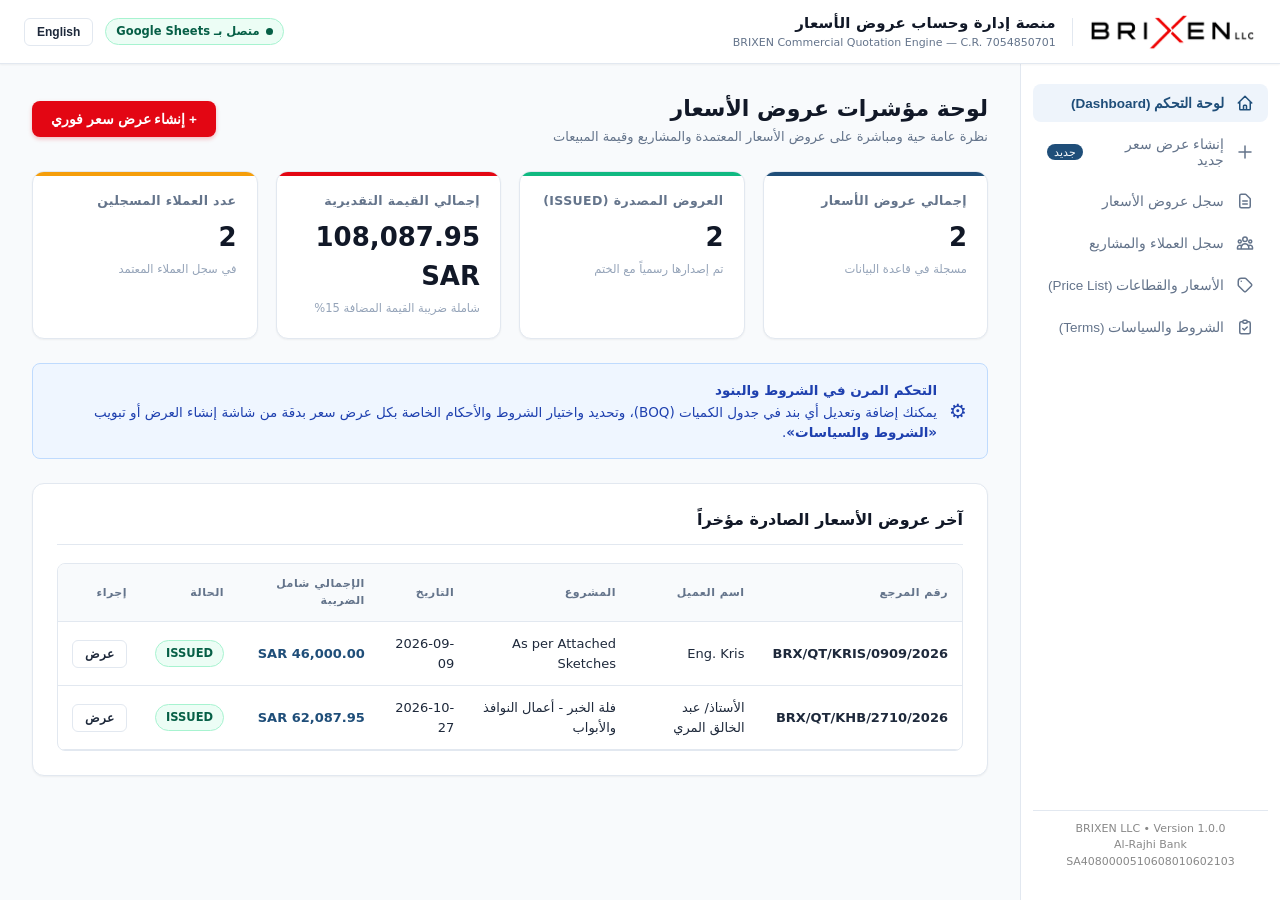
==== frontend/index.html @ eb7f33a4 "Add files via upload" ====
<!DOCTYPE html>
<html lang="ar" dir="rtl">
<head>
  <meta charset="utf-8">
  <meta name="viewport" content="width=device-width, initial-scale=1.0, maximum-scale=1.0, user-scalable=no">
  <title>BRIXEN Automated Quotation Management Platform</title>
  <link rel="stylesheet" href="styles.css">
</head>
<body>

  <!-- Top Navigation Bar -->
  <header class="top-nav">
    <div class="brand-container">
      <img src="assets/brixen_logo_black_red.png" alt="BRIXEN LLC" class="brand-logo" onerror="this.style.display='none'; document.getElementById('textLogo').style.display='block';">
      <div id="textLogo" style="display:none; font-size:22px; font-weight:800; letter-spacing:1px; color:#111;">
        BRI<span style="color:#E30613;">X</span>EN <span style="font-size:13px; color:#555;">LLC</span>
      </div>
      <div class="brand-divider"></div>
      <div class="system-title-box">
        <div class="system-title">منصة إدارة وحساب عروض الأسعار</div>
        <div class="system-subtitle">BRIXEN Commercial Quotation Engine — C.R. 7054850701</div>
      </div>
    </div>

    <div class="nav-actions">
      <div class="badge badge-connected" title="قاعدة بيانات Google Sheets متصلة">
        <span class="badge-dot"></span>
        <span id="dbStatusLabel">متصل بـ Google Sheets</span>
      </div>
      <button type="button" class="btn btn-sm btn-secondary" id="langToggleBtn">English</button>
    </div>
  </header>

  <!-- Main Container -->
  <div class="app-container">
    
    <!-- Sidebar Navigation -->
    <aside class="sidebar">
      <ul class="nav-menu">
        <li class="nav-item">
          <button type="button" class="nav-link active" data-view="dashboard">
            <svg class="nav-icon" fill="none" stroke="currentColor" viewBox="0 0 24 24"><path stroke-linecap="round" stroke-linejoin="round" stroke-width="2" d="M3 12l2-2m0 0l7-7 7 7M5 10v10a1 1 0 001 1h3m10-11l2 2m-2-2v10a1 1 0 01-1 1h-3m-6 0a1 1 0 001-1v-4a1 1 0 011-1h2a1 1 0 011 1v4a1 1 0 001 1m-6 0h6"/></svg>
            <span>لوحة التحكم (Dashboard)</span>
          </button>
        </li>
        <li class="nav-item">
          <button type="button" class="nav-link" data-view="create">
            <svg class="nav-icon" fill="none" stroke="currentColor" viewBox="0 0 24 24"><path stroke-linecap="round" stroke-linejoin="round" stroke-width="2" d="M12 4v16m8-8H4"/></svg>
            <span>إنشاء عرض سعر جديد</span>
            <span class="nav-pill">جديد</span>
          </button>
        </li>
        <li class="nav-item">
          <button type="button" class="nav-link" data-view="history">
            <svg class="nav-icon" fill="none" stroke="currentColor" viewBox="0 0 24 24"><path stroke-linecap="round" stroke-linejoin="round" stroke-width="2" d="M9 12h6m-6 4h6m2 5H7a2 2 0 01-2-2V5a2 2 0 012-2h5.586a1 1 0 01.707.293l5.414 5.414a1 1 0 01.293.707V19a2 2 0 01-2 2z"/></svg>
            <span>سجل عروض الأسعار</span>
          </button>
        </li>
        <li class="nav-item">
          <button type="button" class="nav-link" data-view="customers">
            <svg class="nav-icon" fill="none" stroke="currentColor" viewBox="0 0 24 24"><path stroke-linecap="round" stroke-linejoin="round" stroke-width="2" d="M17 20h5v-2a3 3 0 00-5.356-1.857M17 20H7m10 0v-2c0-.656-.126-1.283-.356-1.857M7 20H2v-2a3 3 0 015.356-1.857M7 20v-2c0-.656.126-1.283.356-1.857m0 0a5.002 5.002 0 019.288 0M15 7a3 3 0 11-6 0 3 3 0 016 0zm6 3a2 2 0 11-4 0 2 2 0 014 0zM7 10a2 2 0 11-4 0 2 2 0 014 0z"/></svg>
            <span>سجل العملاء والمشاريع</span>
          </button>
        </li>
        <li class="nav-item">
          <button type="button" class="nav-link" data-view="pricelist">
            <svg class="nav-icon" fill="none" stroke="currentColor" viewBox="0 0 24 24"><path stroke-linecap="round" stroke-linejoin="round" stroke-width="2" d="M7 7h.01M7 3h5c.512 0 1.024.195 1.414.586l7 7a2 2 0 010 2.828l-7 7a2 2 0 01-2.828 0l-7-7A1.994 1.994 0 013 12V7a4 4 0 014-4z"/></svg>
            <span>الأسعار والقطاعات (Price List)</span>
          </button>
        </li>
        <li class="nav-item">
          <button type="button" class="nav-link" data-view="decisions">
            <svg class="nav-icon" fill="none" stroke="currentColor" viewBox="0 0 24 24"><path stroke-linecap="round" stroke-linejoin="round" stroke-width="2" d="M9 5H7a2 2 0 00-2 2v12a2 2 0 002 2h10a2 2 0 002-2V7a2 2 0 00-2-2h-2M9 5a2 2 0 002 2h2a2 2 0 002-2M9 5a2 2 0 012-2h2a2 2 0 012 2m-6 9l2 2 4-4"/></svg>
            <span>الشروط والسياسات (Terms)</span>
          </button>
        </li>
      </ul>

      <div style="font-size:11px; color:#888; text-align:center; padding:10px; border-top:1px solid var(--border-color);">
        BRIXEN LLC • Version 1.0.0<br>
        Al-Rajhi Bank SA4080000510608010602103
      </div>
    </aside>

    <!-- Main Workspace -->
    <main class="main-content">

      <!-- ============================================================= -->
      <!-- VIEW 1: DASHBOARD -->
      <!-- ============================================================= -->
      <section id="view-dashboard" class="view-section active">
        <div class="view-header">
          <div class="view-title-group">
            <h1>لوحة مؤشرات عروض الأسعار</h1>
            <p>نظرة عامة حية ومباشرة على عروض الأسعار المعتمدة والمشاريع وقيمة المبيعات</p>
          </div>
          <button type="button" class="btn btn-action" onclick="document.querySelector('.nav-link[data-view=\'create\']').click();">
            <span>+ إنشاء عرض سعر فوري</span>
          </button>
        </div>

        <!-- KPI Grid -->
        <div class="kpi-grid">
          <div class="kpi-card">
            <div class="kpi-label">إجمالي عروض الأسعار</div>
            <div class="kpi-value" id="kpiTotalQuotes">0</div>
            <div class="kpi-subtext">مسجلة في قاعدة البيانات</div>
          </div>
          <div class="kpi-card accent-green">
            <div class="kpi-label">العروض المصدرة (Issued)</div>
            <div class="kpi-value" id="kpiIssuedQuotes">0</div>
            <div class="kpi-subtext">تم إصدارها رسمياً مع الختم</div>
          </div>
          <div class="kpi-card accent-red">
            <div class="kpi-label">إجمالي القيمة التقديرية</div>
            <div class="kpi-value" id="kpiPipelineSAR">0.00 SAR</div>
            <div class="kpi-subtext">شاملة ضريبة القيمة المضافة 15%</div>
          </div>
          <div class="kpi-card accent-gold">
            <div class="kpi-label">عدد العملاء المسجلين</div>
            <div class="kpi-value" id="kpiTotalCustomers">0</div>
            <div class="kpi-subtext">في سجل العملاء المعتمد</div>
          </div>
        </div>

        <!-- Alert: Commercial Policies & Terms Control -->
        <div class="alert-banner alert-info" style="display:flex; align-items:center; gap:12px;">
          <div style="font-size:20px;">⚙️</div>
          <div>
            <div class="alert-title">التحكم المرن في الشروط والبنود</div>
            <div>يمكنك إضافة وتعديل أي بند في جدول الكميات (BOQ)، وتحديد واختيار الشروط والأحكام الخاصة بكل عرض سعر بدقة من شاشة إنشاء العرض أو تبويب <b>«الشروط والسياسات»</b>.</div>
          </div>
        </div>

        <!-- Recent Quotations Card -->
        <div class="card">
          <div class="card-header">
            <div class="card-title">آخر عروض الأسعار الصادرة مؤخراً</div>
          </div>
          <div class="data-table-container">
            <table class="data-table">
              <thead>
                <tr>
                  <th>رقم المرجع</th>
                  <th>اسم العميل</th>
                  <th>المشروع</th>
                  <th>التاريخ</th>
                  <th>الإجمالي شامل الضريبة</th>
                  <th>الحالة</th>
                  <th>إجراء</th>
                </tr>
              </thead>
              <tbody id="dashboardRecentQuotesTable">
                <tr><td colspan="7" style="text-align:center; color:#888; padding:24px;">جاري تحميل عروض الأسعار...</td></tr>
              </tbody>
            </table>
          </div>
        </div>
      </section>

      <!-- ============================================================= -->
      <!-- VIEW 2: CREATE QUOTATION (SMART BOQ BUILDER) -->
      <!-- ============================================================= -->
      <section id="view-create" class="view-section">
        <div class="view-header">
          <div class="view-title-group">
            <h1>إنشاء عرض سعر تجاري معتمد (Smart BOQ Engine)</h1>
            <p>إدخال المقاسات واحتساب المساحات وتطبيق الحد الأدنى والضريبة 15% بضغطة زر واحدة</p>
          </div>
          <div style="display:flex; gap:10px;">
            <button type="button" class="btn btn-secondary" id="livePreviewBtn">
              <span>👁️ معاينة مباشرة (A4 Preview)</span>
            </button>
            <button type="button" class="btn btn-action" id="issueQuotationBtn">
              <span>🚀 إصدار عرض السعر / Issue Quotation</span>
            </button>
          </div>
        </div>

        <!-- Section 1: Customer & Metadata -->
        <div class="card">
          <div class="card-header">
            <div class="card-title">1. بيانات العميل والمشروع والمرجع</div>
          </div>
          <div class="form-grid">
            <div class="form-group">
              <label class="form-label">اختيار عميل مسجل:</label>
              <select class="form-control" id="quoteCustomerSelect">
                <option value="">-- اختر العميل --</option>
              </select>
            </div>
            <div class="form-group">
              <label class="form-label">اسم العميل <span class="required">*</span>:</label>
              <input type="text" class="form-control" id="quoteCustomerNameInput" value="الأستاذ/ عبد الخالق المري" placeholder="الاسم الكامل للعميل">
            </div>
            <div class="form-group">
              <label class="form-label">اسم المشروع <span class="required">*</span>:</label>
              <input type="text" class="form-control" id="quoteProjectNameInput" value="مشروع فيلا سكنية - أعمال الألمنيوم والواجهات">
            </div>
            <div class="form-group">
              <label class="form-label">تاريخ العرض:</label>
              <input type="date" class="form-control" id="quoteDateInput" value="2026-10-27">
            </div>
            <div class="form-group" style="grid-column:1 / -1; background:#f8fafc; padding:12px 16px; border-radius:6px; border:1px solid #e2e8f0; margin-top:4px;">
              <label class="form-label" style="font-weight:700; color:#1F4E79; margin-bottom:8px;">
                🌐 لغة طباعة وإصدار عرض السعر (Document Language Mode):
              </label>
              <div class="lang-selector-group" style="display:flex; gap:20px; flex-wrap:wrap;">
                <label style="display:flex; align-items:center; gap:8px; cursor:pointer; font-weight:600;">
                  <input type="radio" name="docLanguageMode" value="AR" checked id="langModeAR">
                  <span>🇸🇦 عربي فقط (ملف واحد PDF باللغة العربية)</span>
                </label>
                <label style="display:flex; align-items:center; gap:8px; cursor:pointer; font-weight:600;">
                  <input type="radio" name="docLanguageMode" value="EN" id="langModeEN">
                  <span>🇬🇧 إنجليزي فقط (ملف واحد PDF إنجليزي 100%)</span>
                </label>
                <label style="display:flex; align-items:center; gap:8px; cursor:pointer; font-weight:700; color:#1F4E79;">
                  <input type="radio" name="docLanguageMode" value="BOTH" id="langModeBoth">
                  <span>🌐 عربي وإنجليزي معاً (توليد ملفين منفصلين 2 PDFs: ملف عربي كامل + ملف إنجليزي كامل)</span>
                </label>
              </div>
            </div>
          </div>
        </div>

        <!-- Section 2: Smart BOQ Table -->
        <div class="card">
          <div class="card-header">
            <div class="card-title">2. جدول الكميات والمقاسات الذكي (Smart BOQ Table)</div>
            <button type="button" class="btn btn-sm btn-primary" id="addBoqRowBtn">+ إضافة بند جديد</button>
          </div>

          <div class="boq-grid-container">
            <table class="boq-input-table">
              <thead>
                <tr>
                  <th style="width:60px;">رمز البند</th>
                  <th style="width:110px;">التصنيف</th>
                  <th>الوصف الفني والمواصفات</th>
                  <th style="width:75px;">العرض (م)</th>
                  <th style="width:75px;">الارتفاع (م)</th>
                  <th style="width:65px;">العدد</th>
                  <th style="width:95px;">المساحة (م²)</th>
                  <th style="width:90px;">السعر (SAR)</th>
                  <th style="width:115px;">الإجمالي (SAR)</th>
                  <th style="width:50px;">حذف</th>
                </tr>
              </thead>
              <tbody id="boqTableBody">
                <!-- Dynamically generated rows -->
              </tbody>
            </table>
          </div>

          <!-- Alert for Rule (*) -->
          <div id="minChargeAlertBox" class="alert-banner alert-info" style="display:none; padding:10px 14px; font-size:12.5px; margin-bottom:14px;"></div>

          <!-- Financial Summary Box -->
          <div class="summary-box">
            <div class="summary-row">
              <span>إجمالي البنود قبل الضريبة:</span>
              <span id="sumSubtotal" style="font-weight:700;">0.00 SAR</span>
            </div>
            <div class="summary-row">
              <span>ضريبة القيمة المضافة (15%):</span>
              <span id="sumVAT" style="font-weight:700;">0.00 SAR</span>
            </div>
            <div class="summary-row total-row">
              <span>الإجمالي شامل الضريبة:</span>
              <span id="sumGrandTotal">0.00 SAR</span>
            </div>
          </div>
        </div>

        <!-- Section 3: Commercial Terms & Interactive Checklist -->
        <div class="card">
          <div class="card-header" style="display:flex; justify-content:space-between; align-items:center;">
            <div class="card-title">3. الشروط والأحكام الخاصة بالعرض (Terms & Conditions)</div>
            <button type="button" class="btn btn-sm btn-primary" id="btnAddCustomTermToQuoteBtn">+ إضافة شرط مخصص لهذا العرض</button>
          </div>
          <div class="form-grid" style="margin-bottom:16px;">
            <div class="form-group">
              <label class="form-label">صلاحية عرض السعر (أيام):</label>
              <input type="number" class="form-control" id="quoteValidityInput" value="3">
            </div>
            <div class="form-group">
              <label class="form-label">مدة التوريد (أيام تقويمية):</label>
              <input type="number" class="form-control" id="quoteDeliveryInput" value="30">
            </div>
            <div class="form-group">
              <label class="form-label">مدة التركيب (أيام تقويمية):</label>
              <input type="number" class="form-control" id="quoteInstallInput" value="10">
            </div>
            <div class="form-group">
              <label class="form-label">الحساب البنكي المعتمد:</label>
              <input type="text" class="form-control" value="مصرف الراجحي - SA4080000510608010602103" readonly style="background:#f5f5f5;">
            </div>
          </div>

          <div style="font-weight:700; color:var(--corporate-navy); margin-bottom:8px; font-size:13.5px;">
            📋 تحديد بنود الشروط المطبوعة في هذا العرض (حدد الشروط المرغوبة أو عدّل نصها):
          </div>
          <div id="quoteTermsListContainer" style="display:flex; flex-direction:column; gap:8px;">
            <!-- Rendered dynamically by app.js -->
          </div>
        </div>
      </section>

      <!-- ============================================================= -->
      <!-- VIEW 3: QUOTATION HISTORY -->
      <!-- ============================================================= -->
      <section id="view-history" class="view-section">
        <div class="view-header">
          <div class="view-title-group">
            <h1>سجل وتاريخ عروض الأسعار الصادرة</h1>
            <p>استعراض جميع عروض الأسعار المسجلة في Google Sheets مع معاينة الـ PDF وإعادة التصدير</p>
          </div>
        </div>

        <div class="card">
          <div class="data-table-container">
            <table class="data-table">
              <thead>
                <tr>
                  <th>رقم المرجع (Ref)</th>
                  <th>العميل</th>
                  <th>المشروع</th>
                  <th>التاريخ</th>
                  <th>اللغة</th>
                  <th>الإجمالي شامل الضريبة</th>
                  <th>الحالة</th>
                  <th>معاينة وطباعة</th>
                </tr>
              </thead>
              <tbody id="historyTableBody">
                <tr><td colspan="8" style="text-align:center; color:#888; padding:24px;">جاري تحميل السجل...</td></tr>
              </tbody>
            </table>
          </div>
        </div>
      </section>

      <!-- ============================================================= -->
      <!-- VIEW 4: CUSTOMERS & PROJECTS -->
      <!-- ============================================================= -->
      <section id="view-customers" class="view-section">
        <div class="view-header">
          <div class="view-title-group">
            <h1>سجل العملاء والمشاريع</h1>
            <p>إدارة بيانات العملاء والربط مع مشاريع الفلل والمشاريع التجارية</p>
          </div>
        </div>

        <div class="card">
          <div class="data-table-container">
            <table class="data-table">
              <thead>
                <tr>
                  <th>معرف العميل</th>
                  <th>الاسم (عربي)</th>
                  <th>الاسم (إنجليزي)</th>
                  <th>رقم الهاتف</th>
                  <th>المدينة</th>
                </tr>
              </thead>
              <tbody id="customersTableBody">
                <tr><td colspan="5" style="text-align:center; color:#888; padding:24px;">جاري تحميل العملاء...</td></tr>
              </tbody>
            </table>
          </div>
        </div>
      </section>

      <!-- ============================================================= -->
      <!-- VIEW 5: PRICE LIST -->
      <!-- ============================================================= -->
      <section id="view-pricelist" class="view-section">
        <div class="view-header">
          <div class="view-title-group">
            <h1>قائمة أسعار الأنظمة والقطاعات المعتمدة</h1>
            <p>أسعار المتر المربع للأنظمة (سرايا، رويال، دبل جلاس، كلادينج، مصاعد)</p>
          </div>
        </div>

        <div class="card">
          <div class="data-table-container">
            <table class="data-table">
              <thead>
                <tr>
                  <th>رمز النظام</th>
                  <th>التصنيف</th>
                  <th>اسم النظام (عربي)</th>
                  <th>اسم النظام (إنجليزي)</th>
                  <th>سعر المتر المربع (SAR)</th>
                  <th>الحد الأدنى للوحدة (SAR)</th>
                </tr>
              </thead>
              <tbody id="priceListTableBody">
                <tr><td colspan="6" style="text-align:center; color:#888; padding:24px;">جاري تحميل قائمة الأسعار...</td></tr>
              </tbody>
            </table>
          </div>
        </div>
      </section>

      <!-- ============================================================= -->
      <!-- VIEW 6: MASTER TERMS & POLICIES MANAGER -->
      <!-- ============================================================= -->
      <section id="view-decisions" class="view-section">
        <div class="view-header">
          <div class="view-title-group">
            <h1>إدارة الشروط والسياسات التجارية العامة</h1>
            <p>إدارة بنود الشروط والسياسات المعتمدة وإضافة شروط جديدة أو تعديل صياغتها لتظهر تلقائياً في عروض الأسعار</p>
          </div>
          <button type="button" class="btn btn-primary" id="btnAddNewMasterTerm">+ إضافة شرط جديد للمكتبة</button>
        </div>

        <!-- Master Terms Library Card -->
        <div class="card">
          <div class="card-header" style="display:flex; justify-content:space-between; align-items:center;">
            <div class="card-title">مكتبة الشروط والسياسات العامة (Master Terms Library)</div>
            <button type="button" class="btn btn-sm btn-secondary" id="btnResetDefaultTerms">استعادة الشروط الافتراضية</button>
          </div>
          <p style="font-size:12.5px; color:#666; margin-bottom:14px;">
            هذه الشروط هي السياسات المعيارية المعتمدة لشركة بريكسن. يمكنك تعديل أي شرط، إضافة سياسات جديدة، أو حذف أي شرط ترغب في استبعاده:
          </p>

          <div id="masterTermsContainer" style="display:flex; flex-direction:column; gap:12px;">
            <!-- Dynamically populated by app.js -->
          </div>
        </div>
      </section>
</main>
  </div>

  <!-- ============================================================= -->
  <!-- MODAL: LIVE QUOTATION PREVIEW & PRINT -->
  <!-- ============================================================= -->
  <div class="modal-overlay" id="previewModal">
    <div class="modal-content" style="max-width:960px;">
      <div class="modal-header" style="flex-wrap:wrap; gap:12px;">
        <div style="font-weight:700; font-size:16px; color:var(--corporate-navy);">معاينة عرض السعر المعتمد (Official Quotation Preview)</div>
        <div class="modal-lang-toggle" style="display:flex; align-items:center; gap:8px;">
          <span style="font-size:12px; font-weight:600; color:#555;">معاينة المستند:</span>
          <button type="button" class="btn btn-sm btn-preview-file-switch btn-primary" data-file="AR" id="btnPreviewFileAR">📄 الملف العربي (Arabic PDF)</button>
          <button type="button" class="btn btn-sm btn-preview-file-switch btn-secondary" data-file="EN" id="btnPreviewFileEN">📄 الملف الإنجليزي (English PDF)</button>
        </div>
        <button type="button" class="btn btn-sm btn-secondary close-modal-btn">✕ إغلاق</button>
      </div>
      <div class="modal-body preview-sheet-frame" id="modalPreviewContainer">
        <!-- Rendered A4 Sheet -->
      </div>
      <div class="modal-footer" style="display:flex; justify-content:space-between; align-items:center; flex-wrap:wrap; gap:10px;">
        <button type="button" class="btn btn-secondary close-modal-btn">إغلاق</button>
        <div style="display:flex; gap:8px; flex-wrap:wrap;">
          <button type="button" class="btn btn-secondary" id="printArabicOnlyBtn">🖨️ طباعة الملف العربي (PDF)</button>
          <button type="button" class="btn btn-secondary" id="printEnglishOnlyBtn">🖨️ طباعة الملف الإنجليزي (PDF)</button>
          <button type="button" class="btn btn-primary" id="printQuotationBtn">🖨️ طباعة الملف المعروض حالياً</button>
        </div>
      </div>
    </div>
  </div>

    <!-- ============================================================= -->
  <!-- MODAL: ADD / EDIT TERM OR POLICY -->
  <!-- ============================================================= -->
  <div class="modal-overlay" id="termEditModal">
    <div class="modal-content" style="max-width:650px;">
      <div class="modal-header">
        <div style="font-weight:700; font-size:16px; color:var(--corporate-navy);" id="termModalTitle">إضافة / تعديل شرط تجاري</div>
        <button type="button" class="btn btn-sm btn-secondary close-term-modal-btn">✕ إغلاق</button>
      </div>
      <div class="modal-body" style="padding:16px;">
        <input type="hidden" id="editTermId">
        <input type="hidden" id="editTermScope" value="MASTER"> <!-- 'MASTER' or 'QUOTE' -->
        
        <div class="form-group" style="margin-bottom:12px;">
          <label class="form-label">عنوان أو تصنيف الشرط <span class="required">*</span>:</label>
          <input type="text" class="form-control" id="editTermTitle" placeholder="مثال: شروط الدفع، مدة التوريد، الضمان...">
        </div>

        <div class="form-group" style="margin-bottom:12px;">
          <label class="form-label">نص الشرط باللغة العربية <span class="required">*</span>:</label>
          <textarea class="form-control" id="editTermTextAr" rows="3" placeholder="اكتب صياغة الشرط بالعربية..."></textarea>
        </div>

        <div class="form-group" style="margin-bottom:12px;">
          <label class="form-label">نص الشرط باللغة الإنجليزية (English Text):</label>
          <textarea class="form-control" id="editTermTextEn" rows="3" placeholder="Write term text in English (optional)..." dir="ltr"></textarea>
        </div>

        <div class="form-group" style="margin-bottom:6px;">
          <label style="display:flex; align-items:center; gap:8px; cursor:pointer; font-weight:600; font-size:13px;">
            <input type="checkbox" id="editTermDefaultChecked" checked>
            <span>تضمين هذا الشرط تلقائياً في عروض الأسعار الجديدة (Default Included)</span>
          </label>
        </div>
      </div>
      <div class="modal-footer">
        <button type="button" class="btn btn-secondary close-term-modal-btn">إلغاء</button>
        <button type="button" class="btn btn-primary" id="btnSaveTermModal">💾 حفظ الشرط</button>
      </div>
    </div>
  </div>

  <!-- Toast Notification Container -->
  <div class="toast-container" id="toastContainer"></div>

  <!-- App Script -->
  <script src="app.js"></script>
</body>
</html>
---- frontend/styles.css ----
/* ==========================================================================
   BRIXEN Automated Quotation Management Platform — Stylesheet
   Design System: Corporate Engineering (Jet Black, Scarlet Red, Steel Navy)
   ========================================================================== */

:root {
  --primary-black: #111827;
  --secondary-black: #1F2937;
  --accent-red: #E30613;
  --accent-red-hover: #C50410;
  --corporate-navy: #1F4E79;
  --secondary-navy: #2F5597;
  --navy-light: #EEF4FB;
  --bg-page: #F8FAFC;
  --bg-surface: #FFFFFF;
  --bg-card: #FFFFFF;
  --text-main: #1E293B;
  --text-muted: #64748B;
  --text-light: #94A3B8;
  --border-color: #E2E8F0;
  --border-focus: #1F4E79;
  --success: #10B981;
  --success-bg: #ECFDF5;
  --warning: #F59E0B;
  --warning-bg: #FFFBEB;
  --danger: #EF4444;
  --danger-bg: #FEF2F2;
  --info: #3B82F6;
  --info-bg: #EFF6FF;
  --shadow-sm: 0 1px 2px 0 rgba(0, 0, 0, 0.05);
  --shadow-md: 0 4px 6px -1px rgba(0, 0, 0, 0.1), 0 2px 4px -1px rgba(0, 0, 0, 0.06);
  --shadow-lg: 0 10px 15px -3px rgba(0, 0, 0, 0.1), 0 4px 6px -2px rgba(0, 0, 0, 0.05);
  --radius-sm: 6px;
  --radius-md: 8px;
  --radius-lg: 12px;
  --font-family: 'Segoe UI', system-ui, -apple-system, sans-serif;
  --header-height: 64px;
  --sidebar-width: 260px;
}

/* RTL / LTR Core */
* {
  box-sizing: border-box;
  margin: 0;
  padding: 0;
}

body {
  font-family: var(--font-family);
  background-color: var(--bg-page);
  color: var(--text-main);
  line-height: 1.5;
  font-size: 14px;
  min-height: 100vh;
  display: flex;
  flex-direction: column;
}

/* Top Navigation Bar */
.top-nav {
  height: var(--header-height);
  background-color: var(--bg-surface);
  border-bottom: 1px solid var(--border-color);
  display: flex;
  align-items: center;
  justify-content: space-between;
  padding: 0 24px;
  position: sticky;
  top: 0;
  z-index: 50;
  box-shadow: var(--shadow-sm);
}

.brand-container {
  display: flex;
  align-items: center;
  gap: 16px;
}

.brand-logo {
  height: 38px;
  width: auto;
  display: block;
}

.brand-divider {
  width: 1px;
  height: 28px;
  background-color: var(--border-color);
}

.system-title-box {
  display: flex;
  flex-direction: column;
}

.system-title {
  font-size: 15px;
  font-weight: 700;
  color: var(--primary-black);
  letter-spacing: 0.2px;
}

.system-subtitle {
  font-size: 11px;
  color: var(--text-muted);
}

.nav-actions {
  display: flex;
  align-items: center;
  gap: 12px;
}

.badge {
  display: inline-flex;
  align-items: center;
  gap: 6px;
  padding: 4px 10px;
  border-radius: 9999px;
  font-size: 11.5px;
  font-weight: 600;
}

.badge-connected {
  background-color: var(--success-bg);
  color: #065F46;
  border: 1px solid #A7F3D0;
}

.badge-warning {
  background-color: var(--warning-bg);
  color: #92400E;
  border: 1px solid #FDE68A;
}

.badge-danger {
  background-color: var(--danger-bg);
  color: #991B1B;
  border: 1px solid #FECACA;
}

.badge-dot {
  width: 7px;
  height: 7px;
  border-radius: 50%;
  background-color: currentColor;
}

/* Main Layout Grid */
.app-container {
  display: flex;
  flex: 1;
  min-height: calc(100vh - var(--header-height));
}

/* Sidebar Navigation */
.sidebar {
  width: var(--sidebar-width);
  background-color: var(--bg-surface);
  border-right: 1px solid var(--border-color);
  padding: 20px 12px;
  display: flex;
  flex-direction: column;
  justify-content: space-between;
}

[dir="rtl"] .sidebar {
  border-right: none;
  border-left: 1px solid var(--border-color);
}

.nav-menu {
  list-style: none;
  display: flex;
  flex-direction: column;
  gap: 4px;
}

.nav-item {
  width: 100%;
}

.nav-link {
  display: flex;
  align-items: center;
  gap: 12px;
  padding: 10px 14px;
  border-radius: var(--radius-md);
  color: var(--text-muted);
  text-decoration: none;
  font-size: 13.5px;
  font-weight: 500;
  transition: all 0.15s ease-in-out;
  cursor: pointer;
  border: none;
  background: transparent;
  width: 100%;
  text-align: inherit;
}

.nav-link:hover {
  background-color: #F1F5F9;
  color: var(--text-main);
}

.nav-link.active {
  background-color: var(--navy-light);
  color: var(--corporate-navy);
  font-weight: 700;
}

.nav-icon {
  width: 18px;
  height: 18px;
  flex-shrink: 0;
}

.nav-pill {
  margin-left: auto;
  font-size: 10.5px;
  background-color: var(--corporate-navy);
  color: #FFF;
  padding: 2px 7px;
  border-radius: 10px;
}

[dir="rtl"] .nav-pill {
  margin-left: 0;
  margin-right: auto;
}

/* Main Workspace Content Area */
.main-content {
  flex: 1;
  padding: 28px 32px;
  overflow-y: auto;
}

/* View Sections */
.view-section {
  display: none;
  animation: fadeIn 0.2s ease-in-out;
}

.view-section.active {
  display: block;
}

@keyframes fadeIn {
  from { opacity: 0; transform: translateY(4px); }
  to { opacity: 1; transform: translateY(0); }
}

/* Header Area for Views */
.view-header {
  display: flex;
  align-items: center;
  justify-content: space-between;
  margin-bottom: 24px;
  flex-wrap: wrap;
  gap: 16px;
}

.view-title-group h1 {
  font-size: 22px;
  font-weight: 700;
  color: var(--primary-black);
}

.view-title-group p {
  font-size: 13px;
  color: var(--text-muted);
  margin-top: 2px;
}

/* Cards & Surfaces */
.card {
  background-color: var(--bg-card);
  border: 1px solid var(--border-color);
  border-radius: var(--radius-lg);
  box-shadow: var(--shadow-sm);
  padding: 24px;
  margin-bottom: 24px;
}

.card-header {
  display: flex;
  align-items: center;
  justify-content: space-between;
  margin-bottom: 18px;
  padding-bottom: 12px;
  border-bottom: 1px solid var(--border-color);
}

.card-title {
  font-size: 16px;
  font-weight: 700;
  color: var(--primary-black);
}

/* KPI Dashboard Cards */
.kpi-grid {
  display: grid;
  grid-template-columns: repeat(auto-fit, minmax(200px, 1fr));
  gap: 18px;
  margin-bottom: 24px;
}

.kpi-card {
  background-color: var(--bg-card);
  border: 1px solid var(--border-color);
  border-radius: var(--radius-lg);
  padding: 20px;
  box-shadow: var(--shadow-sm);
  display: flex;
  flex-direction: column;
  position: relative;
  overflow: hidden;
}

.kpi-card::before {
  content: '';
  position: absolute;
  top: 0;
  left: 0;
  right: 0;
  height: 4px;
  background-color: var(--corporate-navy);
}

.kpi-card.accent-red::before {
  background-color: var(--accent-red);
}

.kpi-card.accent-green::before {
  background-color: var(--success);
}

.kpi-card.accent-gold::before {
  background-color: var(--warning);
}

.kpi-label {
  font-size: 12.5px;
  font-weight: 600;
  color: var(--text-muted);
  text-transform: uppercase;
  letter-spacing: 0.4px;
}

.kpi-value {
  font-size: 26px;
  font-weight: 800;
  color: var(--primary-black);
  margin: 8px 0 4px 0;
}

.kpi-subtext {
  font-size: 11.5px;
  color: var(--text-light);
}

/* Banner Alerts */
.alert-banner {
  display: flex;
  align-items: flex-start;
  gap: 14px;
  padding: 16px 20px;
  border-radius: var(--radius-md);
  margin-bottom: 24px;
  font-size: 13.5px;
}

.alert-warning {
  background-color: var(--warning-bg);
  border: 1px solid #FDE68A;
  color: #92400E;
}

.alert-danger {
  background-color: var(--danger-bg);
  border: 1px solid #FECACA;
  color: #991B1B;
}

.alert-info {
  background-color: var(--info-bg);
  border: 1px solid #BFDBFE;
  color: #1E40AF;
}

.alert-title {
  font-weight: 700;
  margin-bottom: 2px;
}

/* Buttons */
.btn {
  display: inline-flex;
  align-items: center;
  justify-content: center;
  gap: 8px;
  padding: 9px 18px;
  border-radius: var(--radius-md);
  font-size: 13.5px;
  font-weight: 600;
  cursor: pointer;
  border: 1px solid transparent;
  transition: all 0.15s ease-in-out;
  text-decoration: none;
}

.btn-primary {
  background-color: var(--corporate-navy);
  color: #FFF;
}

.btn-primary:hover {
  background-color: #173B5C;
}

.btn-action {
  background-color: var(--accent-red);
  color: #FFF;
  box-shadow: 0 2px 4px rgba(227, 6, 19, 0.25);
}

.btn-action:hover {
  background-color: var(--accent-red-hover);
}

.btn-secondary {
  background-color: #FFF;
  border-color: var(--border-color);
  color: var(--text-main);
}

.btn-secondary:hover {
  background-color: #F8FAFC;
  border-color: #CBD5E1;
}

.btn-sm {
  padding: 6px 12px;
  font-size: 12px;
  border-radius: var(--radius-sm);
}

/* Forms & Inputs */
.form-grid {
  display: grid;
  grid-template-columns: repeat(auto-fit, minmax(240px, 1fr));
  gap: 16px;
}

.form-group {
  display: flex;
  flex-direction: column;
  gap: 6px;
  margin-bottom: 14px;
}

.form-label {
  font-size: 12.5px;
  font-weight: 600;
  color: var(--text-main);
}

.form-label .required {
  color: var(--accent-red);
}

.form-control {
  height: 40px;
  padding: 8px 12px;
  border: 1px solid var(--border-color);
  border-radius: var(--radius-md);
  font-size: 13.5px;
  font-family: inherit;
  color: var(--text-main);
  background-color: #FFF;
  transition: border-color 0.15s ease, box-shadow 0.15s ease;
}

.form-control:focus {
  outline: none;
  border-color: var(--border-focus);
  box-shadow: 0 0 0 3px rgba(31, 78, 121, 0.15);
}

select.form-control {
  cursor: pointer;
}

/* BOQ Dynamic Table Grid */
.boq-grid-container {
  overflow-x: auto;
  border: 1px solid var(--border-color);
  border-radius: var(--radius-md);
  margin-bottom: 18px;
}

.boq-input-table {
  width: 100%;
  border-collapse: collapse;
  font-size: 13px;
}

.boq-input-table th {
  background-color: #F1F5F9;
  color: var(--text-main);
  font-weight: 700;
  padding: 10px 8px;
  border-bottom: 2px solid var(--border-color);
  text-align: center;
}

.boq-input-table td {
  padding: 6px 8px;
  border-bottom: 1px solid var(--border-color);
  vertical-align: middle;
}

.boq-input-table tr:hover {
  background-color: #F8FAFC;
}

.table-input {
  width: 100%;
  height: 34px;
  padding: 4px 8px;
  border: 1px solid #CBD5E1;
  border-radius: var(--radius-sm);
  font-size: 13px;
}

.table-input:focus {
  outline: none;
  border-color: var(--corporate-navy);
}

.rule-flag {
  color: var(--accent-red);
  font-weight: bold;
  font-size: 14px;
}

/* Quotation Summary Financial Box */
.summary-box {
  background-color: #F8FAFC;
  border: 1px solid var(--border-color);
  border-radius: var(--radius-md);
  padding: 18px 22px;
  width: 100%;
  max-width: 440px;
  margin-left: auto;
  margin-right: 0;
}

[dir="rtl"] .summary-box {
  margin-left: 0;
  margin-right: auto;
}

.summary-row {
  display: flex;
  justify-content: space-between;
  align-items: center;
  padding: 8px 0;
  font-size: 13.5px;
  border-bottom: 1px solid #E2E8F0;
}

.summary-row.total-row {
  border-bottom: none;
  border-top: 2px solid var(--corporate-navy);
  padding-top: 12px;
  margin-top: 6px;
  font-size: 16px;
  font-weight: 800;
  color: var(--corporate-navy);
}

/* Data Tables */
.data-table-container {
  overflow-x: auto;
  border: 1px solid var(--border-color);
  border-radius: var(--radius-md);
}

.data-table {
  width: 100%;
  border-collapse: collapse;
  font-size: 13px;
  text-align: left;
}

[dir="rtl"] .data-table {
  text-align: right;
}

.data-table th {
  background-color: #F8FAFC;
  padding: 12px 14px;
  font-weight: 700;
  color: var(--text-muted);
  border-bottom: 1px solid var(--border-color);
  text-transform: uppercase;
  font-size: 11px;
  letter-spacing: 0.5px;
}

.data-table td {
  padding: 12px 14px;
  border-bottom: 1px solid var(--border-color);
  vertical-align: middle;
}

.data-table tr:hover {
  background-color: #F8FAFC;
}

/* Modals */
.modal-overlay {
  position: fixed;
  top: 0;
  left: 0;
  right: 0;
  bottom: 0;
  background-color: rgba(15, 23, 42, 0.6);
  backdrop-filter: blur(4px);
  display: none;
  align-items: center;
  justify-content: center;
  z-index: 100;
  padding: 20px;
}

.modal-overlay.active {
  display: flex;
}

.modal-content {
  background-color: #FFF;
  border-radius: var(--radius-lg);
  box-shadow: var(--shadow-lg);
  width: 100%;
  max-width: 900px;
  max-height: 90vh;
  display: flex;
  flex-direction: column;
  overflow: hidden;
}

.modal-header {
  padding: 18px 24px;
  border-bottom: 1px solid var(--border-color);
  display: flex;
  align-items: center;
  justify-content: space-between;
}

.modal-body {
  padding: 24px;
  overflow-y: auto;
  flex: 1;
}

.modal-footer {
  padding: 16px 24px;
  border-top: 1px solid var(--border-color);
  display: flex;
  align-items: center;
  justify-content: flex-end;
  gap: 12px;
  background-color: #F8FAFC;
}

/* Live Quotation Preview Container */
.preview-sheet-frame {
  background-color: #525659;
  padding: 24px;
  display: flex;
  justify-content: center;
  overflow-y: auto;
}

.a4-sheet {
  background-color: #FFF;
  width: 210mm;
  min-height: 297mm;
  padding: 15mm;
  box-shadow: 0 4px 15px rgba(0, 0, 0, 0.35);
  box-sizing: border-box;
}

/* Toast Notifications */
.toast-container {
  position: fixed;
  bottom: 24px;
  right: 24px;
  display: flex;
  flex-direction: column;
  gap: 10px;
  z-index: 200;
}

[dir="rtl"] .toast-container {
  right: auto;
  left: 24px;
}

.toast {
  padding: 12px 18px;
  border-radius: var(--radius-md);
  font-size: 13.5px;
  font-weight: 500;
  color: #FFF;
  box-shadow: var(--shadow-md);
  display: flex;
  align-items: center;
  gap: 10px;
  animation: slideIn 0.25s ease-out;
}

.toast-success { background-color: #059669; }
.toast-error { background-color: #DC2626; }
.toast-info { background-color: var(--corporate-navy); }

@keyframes slideIn {
  from { transform: translateY(20px); opacity: 0; }
  to { transform: translateY(0); opacity: 1; }
}

/* Print Specific Rules & Footer Margin Fix */
.btn-lang-modal-switch {
  font-weight: 600;
  transition: all 0.15s ease;
}

.footer-sign-container {
  page-break-inside: avoid !important;
  break-inside: avoid !important;
  margin-top: 26px !important;
  padding-top: 10px !important;
  margin-bottom: 5px !important;
}

@media print {
  @page {
    size: A4 portrait;
    margin: 12mm 15mm 15mm 15mm;
  }
  body {
    -webkit-print-color-adjust: exact !important;
    print-color-adjust: exact !important;
    background: transparent !important;
  }
  .top-nav, .sidebar, .modal-header, .modal-footer, .btn, .no-print {
    display: none !important;
  }
  .app-container, .main-content, .modal-overlay, .modal-content, .modal-body, .preview-sheet-frame {
    padding: 0 !important;
    margin: 0 !important;
    background: transparent !important;
    overflow: visible !important;
    box-shadow: none !important;
    display: block !important;
    position: static !important;
  }
  .a4-sheet {
    box-shadow: none !important;
    width: 100% !important;
    min-height: auto !important;
    padding: 0 !important;
    margin: 0 !important;
    border: none !important;
  }
  .boq-table tr {
    page-break-inside: avoid;
    break-inside: avoid;
  }
  .summary-table, .terms-box, .sign-table, .footer-table, .footer-sign-container {
    page-break-inside: avoid !important;
    break-inside: avoid !important;
  }
  .footer-sign-container, .footer-table, .sign-table {
    margin-top: 24px !important;
    margin-bottom: 5px !important;
    padding-bottom: 10px !important;
  }
}

/* Terms Checklist & Management Styles */
.term-card {
  border: 1px solid var(--border-color);
  border-radius: var(--radius-md);
  padding: 12px 16px;
  background: #ffffff;
  transition: all var(--transition-fast);
  display: flex;
  align-items: flex-start;
  gap: 12px;
}
.term-card:hover {
  border-color: #cbd5e1;
  box-shadow: 0 1px 3px rgba(0,0,0,0.05);
}
.term-card.selected {
  border-color: #93c5fd;
  background: #f8fafc;
}
.term-checkbox {
  margin-top: 3px;
  width: 18px;
  height: 18px;
  cursor: pointer;
  accent-color: var(--corporate-navy);
}
.term-content {
  flex: 1;
}
.term-title-row {
  display: flex;
  justify-content: space-between;
  align-items: center;
  margin-bottom: 4px;
}
.term-title {
  font-weight: 700;
  font-size: 13.5px;
  color: var(--corporate-navy);
}
.term-text-ar {
  font-size: 12.5px;
  color: #334155;
  line-height: 1.5;
  margin-bottom: 2px;
}
.term-text-en {
  font-size: 11.5px;
  color: #64748b;
  line-height: 1.4;
  direction: ltr;
  text-align: left;
}
.term-actions {
  display: flex;
  gap: 6px;
  align-items: center;
}
.badge-cat {
  font-size: 11px;
  padding: 2px 8px;
  border-radius: 12px;
  background: #e2e8f0;
  color: #475569;
  font-weight: 600;
}
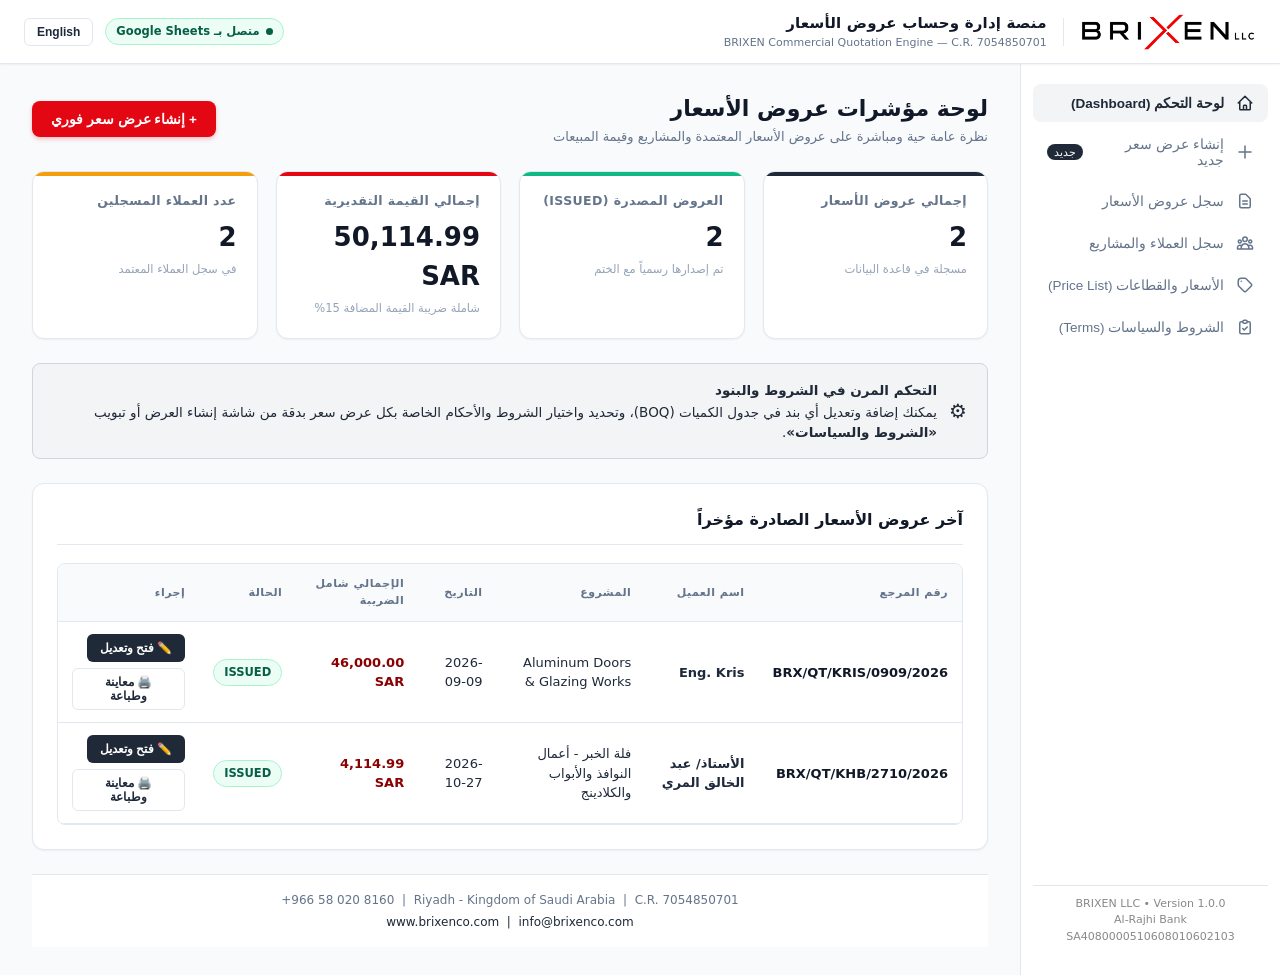
==== commit e712e31b: "Add files via upload" ====
--- a/frontend/index.html
+++ b/frontend/index.html
@@ -11,10 +11,7 @@
   <!-- Top Navigation Bar -->
   <header class="top-nav">
     <div class="brand-container">
-      <img src="assets/brixen_logo_black_red.png" alt="BRIXEN LLC" class="brand-logo" onerror="this.style.display='none'; document.getElementById('textLogo').style.display='block';">
-      <div id="textLogo" style="display:none; font-size:22px; font-weight:800; letter-spacing:1px; color:#111;">
-        BRI<span style="color:#E30613;">X</span>EN <span style="font-size:13px; color:#555;">LLC</span>
-      </div>
+      <img src="assets/brixen_logo_black_red.png" alt="BRIXEN LLC" class="brand-logo" id="mainBrandLogo">
       <div class="brand-divider"></div>
       <div class="system-title-box">
         <div class="system-title">منصة إدارة وحساب عروض الأسعار</div>
@@ -167,14 +164,29 @@
             <h1>إنشاء عرض سعر تجاري معتمد (Smart BOQ Engine)</h1>
             <p>إدخال المقاسات واحتساب المساحات وتطبيق الحد الأدنى والضريبة 15% بضغطة زر واحدة</p>
           </div>
-          <div style="display:flex; gap:10px;">
+          <div style="display:flex; gap:10px; flex-wrap:wrap;">
+            <button type="button" class="btn btn-secondary" id="resetNewQuoteBtn" title="بدء عرض سعر جديد وتفريغ الحقول">
+              <span>📄 عرض جديد فارغ</span>
+            </button>
             <button type="button" class="btn btn-secondary" id="livePreviewBtn">
-              <span>👁️ معاينة مباشرة (A4 Preview)</span>
+              <span>👁️ معاينة وطباعة المستند (A4 Print / PDF)</span>
             </button>
             <button type="button" class="btn btn-action" id="issueQuotationBtn">
-              <span>🚀 إصدار عرض السعر / Issue Quotation</span>
+              <span id="issueQuotationBtnLabel">💾 حفظ وإصدار في Google Sheets</span>
             </button>
           </div>
+        </div>
+
+        <!-- Edit Mode Banner (Shown when editing an existing saved quotation) -->
+        <div id="editingQuoteBanner" style="display:none; background:#fef2f2; border:1px solid #fecaca; border-right:4px solid #8B0000; border-radius:8px; padding:12px 16px; margin-bottom:18px; justify-content:space-between; align-items:center; flex-wrap:wrap; gap:10px;">
+          <div style="display:flex; align-items:center; gap:10px;">
+            <span style="font-size:18px;">✏️</span>
+            <div>
+              <div style="font-weight:700; color:#8B0000; font-size:13.5px;">وضع تعديل عرض سعر محفوظ: <span id="editingQuoteRefDisplay"></span></div>
+              <div style="font-size:12px; color:#374151;">يمكنك تعديل أي بند أو سعر أو مقاس أو شروط، ثم الضغط على <b>«حفظ التعديلات في Google Sheets»</b> لتحديث العرض.</div>
+            </div>
+          </div>
+          <button type="button" class="btn btn-sm btn-secondary" id="cancelEditQuoteBtn">إلغاء التعديل وبدء عرض جديد</button>
         </div>
 
         <!-- Section 1: Customer & Metadata -->
@@ -184,9 +196,12 @@
           </div>
           <div class="form-grid">
             <div class="form-group">
-              <label class="form-label">اختيار عميل مسجل:</label>
+              <div style="display:flex; justify-content:space-between; align-items:center;">
+                <label class="form-label" style="margin:0;">اختيار عميل مسجل (Google Sheets):</label>
+                <button type="button" class="btn btn-sm btn-primary" id="btnQuickAddCustomer" style="padding:2px 8px; font-size:11px;">+ إضافة عميل جديد</button>
+              </div>
               <select class="form-control" id="quoteCustomerSelect">
-                <option value="">-- اختر العميل --</option>
+                <option value="">-- اختر العميل أو أضف عميلاً جديداً --</option>
               </select>
             </div>
             <div class="form-group">
@@ -202,7 +217,7 @@
               <input type="date" class="form-control" id="quoteDateInput" value="2026-10-27">
             </div>
             <div class="form-group" style="grid-column:1 / -1; background:#f8fafc; padding:12px 16px; border-radius:6px; border:1px solid #e2e8f0; margin-top:4px;">
-              <label class="form-label" style="font-weight:700; color:#1F4E79; margin-bottom:8px;">
+              <label class="form-label" style="font-weight:700; color:#1F2937; margin-bottom:8px;">
                 🌐 لغة طباعة وإصدار عرض السعر (Document Language Mode):
               </label>
               <div class="lang-selector-group" style="display:flex; gap:20px; flex-wrap:wrap;">
@@ -214,7 +229,7 @@
                   <input type="radio" name="docLanguageMode" value="EN" id="langModeEN">
                   <span>🇬🇧 إنجليزي فقط (ملف واحد PDF إنجليزي 100%)</span>
                 </label>
-                <label style="display:flex; align-items:center; gap:8px; cursor:pointer; font-weight:700; color:#1F4E79;">
+                <label style="display:flex; align-items:center; gap:8px; cursor:pointer; font-weight:700; color:#1F2937;">
                   <input type="radio" name="docLanguageMode" value="BOTH" id="langModeBoth">
                   <span>🌐 عربي وإنجليزي معاً (توليد ملفين منفصلين 2 PDFs: ملف عربي كامل + ملف إنجليزي كامل)</span>
                 </label>
@@ -235,12 +250,12 @@
               <thead>
                 <tr>
                   <th style="width:60px;">رمز البند</th>
-                  <th style="width:110px;">التصنيف</th>
+                  <th style="width:110px;" title="التصنيف (اختياري)">التصنيف (اختياري)</th>
                   <th>الوصف الفني والمواصفات</th>
-                  <th style="width:75px;">العرض (م)</th>
-                  <th style="width:75px;">الارتفاع (م)</th>
+                  <th style="width:75px;" title="العرض بالمتر (اختياري في حال إدخال المساحة مباشرة)">العرض (م)</th>
+                  <th style="width:75px;" title="الارتفاع بالمتر (اختياري في حال إدخال المساحة مباشرة)">الارتفاع (م)</th>
                   <th style="width:65px;">العدد</th>
-                  <th style="width:95px;">المساحة (م²)</th>
+                  <th style="width:110px;" title="المساحة بالمتر المربع - يمكن إدخالها مباشرة دون طول وعرض أو احتسابها تلقائياً">المساحة (م²) ✍️</th>
                   <th style="width:90px;">السعر (SAR)</th>
                   <th style="width:115px;">الإجمالي (SAR)</th>
                   <th style="width:50px;">حذف</th>
@@ -252,17 +267,60 @@
             </table>
           </div>
 
-          <!-- Alert for Rule (*) -->
-          <div id="minChargeAlertBox" class="alert-banner alert-info" style="display:none; padding:10px 14px; font-size:12.5px; margin-bottom:14px;"></div>
+          <!-- Minimum Charge Rule Control & Status Panel -->
+          <div id="minChargePanel" class="min-charge-panel" style="background:#f8fafc; border:1px solid #cbd5e1; border-radius:var(--radius-md); padding:12px 16px; margin-bottom:16px;">
+            <div style="display:flex; justify-content:space-between; align-items:center; flex-wrap:wrap; gap:12px;">
+              <div style="display:flex; align-items:center; gap:10px;">
+                <label style="display:inline-flex; align-items:center; gap:8px; cursor:pointer; font-weight:700; color:var(--corporate-navy); font-size:13.5px; margin:0;">
+                  <input type="checkbox" id="minChargeToggle" checked style="width:18px; height:18px; cursor:pointer; accent-color:var(--corporate-navy);">
+                  <span>تطبيق قاعدة الحد الأدنى للمقاسات الصغيرة (*)</span>
+                </label>
+              </div>
+              <div id="minChargeSettings" style="display:flex; align-items:center; gap:14px; font-size:12.5px; color:#475569;">
+                <div style="display:inline-flex; align-items:center; gap:6px;">
+                  <span>سعر الحد الأدنى للوحدة:</span>
+                  <input type="number" id="minChargeAmountInput" value="650" step="10" min="0" style="width:75px; height:30px; text-align:center; font-weight:700; border:1px solid #cbd5e1; border-radius:4px; padding:2px 4px;">
+                  <span>ريال</span>
+                </div>
+                <div style="display:inline-flex; align-items:center; gap:6px;">
+                  <span>للفتحات الأقل من:</span>
+                  <input type="number" id="minChargeThresholdInput" value="1.0" step="0.1" min="0" style="width:60px; height:30px; text-align:center; font-weight:700; border:1px solid #cbd5e1; border-radius:4px; padding:2px 4px;">
+                  <span>م²</span>
+                </div>
+              </div>
+            </div>
+            <div id="minChargeAlertBox" style="margin-top:10px; font-size:12.5px; padding-top:8px; border-top:1px dashed #cbd5e1; display:flex; justify-content:space-between; align-items:center; flex-wrap:wrap; gap:8px;">
+              <!-- Dynamic status message -->
+            </div>
+          </div>
 
           <!-- Financial Summary Box -->
           <div class="summary-box">
+            <!-- VAT Control Toolbar -->
+            <div class="vat-control-box" style="background:#f3f4f6; border:1px solid #cbd5e1; border-radius:var(--radius-sm); padding:10px 12px; margin-bottom:14px;">
+              <div style="display:flex; justify-content:space-between; align-items:center; margin-bottom:8px;">
+                <span style="font-weight:700; font-size:12.5px; color:var(--corporate-navy); display:inline-flex; align-items:center; gap:6px;">
+                  ⚙️ التحكم في ضريبة القيمة المضافة (VAT):
+                </span>
+                <span id="taxStatusBadge" style="background:var(--corporate-navy); color:#fff; font-size:11px; font-weight:700; padding:2px 8px; border-radius:12px;">15% مضافة</span>
+              </div>
+              <div style="display:flex; align-items:center; gap:6px; flex-wrap:wrap;">
+                <button type="button" class="btn btn-sm vat-btn active" id="btnVat15" data-rate="0.15" style="padding:4px 10px; font-size:12px; font-weight:600;">15% (شاملة)</button>
+                <button type="button" class="btn btn-sm btn-secondary vat-btn" id="btnVat0" data-rate="0" style="padding:4px 10px; font-size:12px; font-weight:600;">0% (بدون ضريبة)</button>
+                <div style="display:inline-flex; align-items:center; gap:4px; margin-right:auto;">
+                  <span style="font-size:12px; color:#475569;">نسبة أخرى:</span>
+                  <input type="number" id="customVatInput" min="0" max="100" step="1" value="15" style="width:52px; height:28px; text-align:center; font-weight:700; border:1px solid #cbd5e1; border-radius:4px; padding:2px 4px; font-size:12px;">
+                  <span style="font-size:12px;">%</span>
+                </div>
+              </div>
+            </div>
+
             <div class="summary-row">
               <span>إجمالي البنود قبل الضريبة:</span>
               <span id="sumSubtotal" style="font-weight:700;">0.00 SAR</span>
             </div>
             <div class="summary-row">
-              <span>ضريبة القيمة المضافة (15%):</span>
+              <span id="sumVATLabel">ضريبة القيمة المضافة (15%):</span>
               <span id="sumVAT" style="font-weight:700;">0.00 SAR</span>
             </div>
             <div class="summary-row total-row">
@@ -272,10 +330,103 @@
           </div>
         </div>
 
-        <!-- Section 3: Commercial Terms & Interactive Checklist -->
+        <!-- Section 3: Technical Specifications & Basis of Design -->
+        <div class="card" id="techSpecsCard">
+          <div class="card-header" style="display:flex; justify-content:space-between; align-items:center; flex-wrap:wrap; gap:10px;">
+            <div style="display:flex; align-items:center; gap:12px;">
+              <div class="card-title" style="margin-bottom:0;">3. المواصفات الفنية وأساس التصميم (Technical Specifications & Basis of Design)</div>
+              <span class="badge badge-connected" id="techSpecsStatusBadge">مضمّن في العرض</span>
+            </div>
+            <div style="display:flex; align-items:center; gap:12px;">
+              <label style="display:flex; align-items:center; gap:8px; cursor:pointer; font-weight:700; font-size:13.5px; color:var(--corporate-navy); margin:0;">
+                <input type="checkbox" id="includeTechSpecsToggle" checked style="width:18px; height:18px; cursor:pointer; accent-color:var(--corporate-navy);">
+                <span>تضمين قسم المواصفات الفنية في المستند</span>
+              </label>
+              <button type="button" class="btn btn-sm btn-secondary" id="btnResetTechSpecs" title="استعادة نصوص المواصفات الافتراضية">↺ استعادة الافتراضي</button>
+            </div>
+          </div>
+          
+          <div id="techSpecsFieldsContainer" style="padding-top:10px; transition:all 0.25s ease;">
+            <div style="background:#f3f4f6; border:1px solid #d1d5db; border-radius:var(--radius-sm); padding:10px 14px; margin-bottom:14px; font-size:12.5px; color:#1f2937;">
+              💡 <b>ملاحظة للتحكم:</b> يمكنك تفعيل أو تعطيل ظهور هذا القسم في عرض السعر المطبوع عبر مفتاح التفعيل أعلاه، كما يمكنك تعديل نصوص المواصفات (عربي / إنجليزي) بالكامل أدناه لتناسب مواصفات مشروع العميل.
+            </div>
+
+            <div class="form-grid" style="margin-bottom:14px;">
+              <div class="form-group" style="grid-column: 1 / -1;">
+                <label class="form-label" style="font-weight:700;">
+                  🔹 مواصفات قطاعات الألمنيوم (Aluminum Profiles Specification):
+                </label>
+                <div style="display:grid; grid-template-columns: 1fr 1fr; gap:12px;">
+                  <div>
+                    <span style="font-size:11px; font-weight:600; color:#555;">النص العربي:</span>
+                    <textarea class="form-control" id="specProfilesAr" rows="2" style="font-size:12px; resize:vertical;"></textarea>
+                  </div>
+                  <div>
+                    <span style="font-size:11px; font-weight:600; color:#555;">English Specification:</span>
+                    <textarea class="form-control" id="specProfilesEn" rows="2" dir="ltr" style="font-size:12px; resize:vertical;"></textarea>
+                  </div>
+                </div>
+              </div>
+
+              <div class="form-group" style="grid-column: 1 / -1;">
+                <label class="form-label" style="font-weight:700;">
+                  🔹 مواصفات وتركيبات الزجاج (Glazing Composition & Glass Specs):
+                </label>
+                <div style="display:grid; grid-template-columns: 1fr 1fr; gap:12px;">
+                  <div>
+                    <span style="font-size:11px; font-weight:600; color:#555;">النص العربي:</span>
+                    <textarea class="form-control" id="specGlazingAr" rows="2" style="font-size:12px; resize:vertical;"></textarea>
+                  </div>
+                  <div>
+                    <span style="font-size:11px; font-weight:600; color:#555;">English Specification:</span>
+                    <textarea class="form-control" id="specGlazingEn" rows="2" dir="ltr" style="font-size:12px; resize:vertical;"></textarea>
+                  </div>
+                </div>
+              </div>
+
+              <div class="form-group" style="grid-column: 1 / -1;">
+                <label class="form-label" style="font-weight:700;">
+                  🔹 الإكسسوارات والملحقات والسيليكون (Hardware & Accessories):
+                </label>
+                <div style="display:grid; grid-template-columns: 1fr 1fr; gap:12px;">
+                  <div>
+                    <span style="font-size:11px; font-weight:600; color:#555;">النص العربي:</span>
+                    <textarea class="form-control" id="specHardwareAr" rows="2" style="font-size:12px; resize:vertical;"></textarea>
+                  </div>
+                  <div>
+                    <span style="font-size:11px; font-weight:600; color:#555;">English Specification:</span>
+                    <textarea class="form-control" id="specHardwareEn" rows="2" dir="ltr" style="font-size:12px; resize:vertical;"></textarea>
+                  </div>
+                </div>
+              </div>
+
+              <div class="form-group" style="grid-column: 1 / -1;">
+                <label class="form-label" style="font-weight:700;">
+                  🔹 ملاحظات فنية وأساس التصميم الإضافي (Additional Technical Notes - Optional):
+                </label>
+                <div style="display:grid; grid-template-columns: 1fr 1fr; gap:12px;">
+                  <div>
+                    <span style="font-size:11px; font-weight:600; color:#555;">ملاحظات إضافية بالعربية:</span>
+                    <input type="text" class="form-control" id="specNotesAr" style="font-size:12px;" placeholder="أي ملاحظات فنية إضافية أو اتركها فارغة">
+                  </div>
+                  <div>
+                    <span style="font-size:11px; font-weight:600; color:#555;">Additional English Notes:</span>
+                    <input type="text" class="form-control" id="specNotesEn" dir="ltr" style="font-size:12px;" placeholder="Additional technical notes or leave blank">
+                  </div>
+                </div>
+              </div>
+            </div>
+          </div>
+
+          <div id="techSpecsOmittedNotice" style="display:none; padding:12px 16px; background:#fffbeb; border:1px dashed #f59e0b; border-radius:var(--radius-sm); color:#b45309; font-size:13px; text-align:center; font-weight:600;">
+            ⚠️ تم إلغاء تضمين قسم المواصفات الفنية في هذا العرض. سيبدأ المستند مباشرة بجدول الكميات كبند أول (أولاً / Section A).
+          </div>
+        </div>
+
+        <!-- Section 4: Commercial Terms & Interactive Checklist -->
         <div class="card">
           <div class="card-header" style="display:flex; justify-content:space-between; align-items:center;">
-            <div class="card-title">3. الشروط والأحكام الخاصة بالعرض (Terms & Conditions)</div>
+            <div class="card-title">4. الشروط والأحكام الخاصة بالعرض (Terms & Conditions)</div>
             <button type="button" class="btn btn-sm btn-primary" id="btnAddCustomTermToQuoteBtn">+ إضافة شرط مخصص لهذا العرض</button>
           </div>
           <div class="form-grid" style="margin-bottom:16px;">
@@ -312,12 +463,20 @@
       <section id="view-history" class="view-section">
         <div class="view-header">
           <div class="view-title-group">
-            <h1>سجل وتاريخ عروض الأسعار الصادرة</h1>
-            <p>استعراض جميع عروض الأسعار المسجلة في Google Sheets مع معاينة الـ PDF وإعادة التصدير</p>
+            <h1>سجل وأرشيف عروض الأسعار (Google Sheets)</h1>
+            <p>جميع عروض الأسعار المحفوظة في Google Sheets — يمكنك فتح أي عرض بكامل بياناته للتعديل عليه أو إعادة طباعته</p>
+          </div>
+          <div style="display:flex; gap:10px;">
+            <button type="button" class="btn btn-secondary" id="btnRefreshHistory">🔄 تحديث من Google Sheets</button>
+            <button type="button" class="btn btn-action" onclick="document.querySelector('.nav-link[data-view=\'create\']').click();">+ إنشاء عرض سعر جديد</button>
           </div>
         </div>
 
         <div class="card">
+          <div class="card-header" style="display:flex; justify-content:space-between; align-items:center; flex-wrap:wrap; gap:10px;">
+            <div class="card-title">قائمة عروض الأسعار المحفوظة</div>
+            <input type="text" class="form-control" id="historySearchInput" placeholder="🔍 ابحث برقم المرجع، اسم العميل، أو المشروع..." style="max-width:320px; height:36px;">
+          </div>
           <div class="data-table-container">
             <table class="data-table">
               <thead>
@@ -326,10 +485,10 @@
                   <th>العميل</th>
                   <th>المشروع</th>
                   <th>التاريخ</th>
-                  <th>اللغة</th>
+                  <th>عدد البنود</th>
                   <th>الإجمالي شامل الضريبة</th>
                   <th>الحالة</th>
-                  <th>معاينة وطباعة</th>
+                  <th>فتح وتعديل / طباعة</th>
                 </tr>
               </thead>
               <tbody id="historyTableBody">
@@ -346,12 +505,20 @@
       <section id="view-customers" class="view-section">
         <div class="view-header">
           <div class="view-title-group">
-            <h1>سجل العملاء والمشاريع</h1>
-            <p>إدارة بيانات العملاء والربط مع مشاريع الفلل والمشاريع التجارية</p>
+            <h1>سجل وإدارة العملاء (Google Sheets)</h1>
+            <p>إضافة وتعديل بيانات العملاء وحفظها مباشرة في Google Sheets لسهولة اختيارهم عند إصدار عروض الأسعار</p>
+          </div>
+          <div style="display:flex; gap:10px;">
+            <button type="button" class="btn btn-secondary" id="btnRefreshCustomers">🔄 مزامنة مع Google Sheets</button>
+            <button type="button" class="btn btn-action" id="btnOpenAddCustomerModal">+ إضافة عميل جديد</button>
           </div>
         </div>
 
         <div class="card">
+          <div class="card-header" style="display:flex; justify-content:space-between; align-items:center; flex-wrap:wrap; gap:10px;">
+            <div class="card-title">قاعدة بيانات العملاء المسجلين</div>
+            <input type="text" class="form-control" id="customerSearchInput" placeholder="🔍 ابحث باسم العميل أو رقم الجوال أو المدينة..." style="max-width:320px; height:36px;">
+          </div>
           <div class="data-table-container">
             <table class="data-table">
               <thead>
@@ -359,12 +526,14 @@
                   <th>معرف العميل</th>
                   <th>الاسم (عربي)</th>
                   <th>الاسم (إنجليزي)</th>
-                  <th>رقم الهاتف</th>
-                  <th>المدينة</th>
+                  <th>رقم الجوال</th>
+                  <th>المدينة / العنوان</th>
+                  <th>البريد الإلكتروني</th>
+                  <th>إجراءات</th>
                 </tr>
               </thead>
               <tbody id="customersTableBody">
-                <tr><td colspan="5" style="text-align:center; color:#888; padding:24px;">جاري تحميل العملاء...</td></tr>
+                <tr><td colspan="7" style="text-align:center; color:#888; padding:24px;">جاري تحميل العملاء...</td></tr>
               </tbody>
             </table>
           </div>
@@ -430,7 +599,12 @@
           </div>
         </div>
       </section>
-</main>
+    <!-- Application Global Footer -->
+    <footer class="app-footer no-print" style="text-align: center; padding: 16px 24px; font-size: 12px; color: var(--text-muted); border-top: 1px solid var(--border-color); background: var(--bg-surface); margin-top: auto;">
+      <div>Riyadh - Kingdom of Saudi Arabia &nbsp;|&nbsp; C.R. 7054850701 &nbsp;|&nbsp; <span dir="ltr">+966 58 020 8160</span></div>
+      <div style="color: var(--corporate-navy); font-weight: 500; margin-top: 4px;">www.brixenco.com &nbsp;|&nbsp; info@brixenco.com</div>
+    </footer>
+    </main>
   </div>
 
   <!-- ============================================================= -->
@@ -453,9 +627,9 @@
       <div class="modal-footer" style="display:flex; justify-content:space-between; align-items:center; flex-wrap:wrap; gap:10px;">
         <button type="button" class="btn btn-secondary close-modal-btn">إغلاق</button>
         <div style="display:flex; gap:8px; flex-wrap:wrap;">
-          <button type="button" class="btn btn-secondary" id="printArabicOnlyBtn">🖨️ طباعة الملف العربي (PDF)</button>
-          <button type="button" class="btn btn-secondary" id="printEnglishOnlyBtn">🖨️ طباعة الملف الإنجليزي (PDF)</button>
-          <button type="button" class="btn btn-primary" id="printQuotationBtn">🖨️ طباعة الملف المعروض حالياً</button>
+          <button type="button" class="btn btn-secondary" id="printArabicOnlyBtn">🖨️ طباعة / تصدير العربي (PDF)</button>
+          <button type="button" class="btn btn-secondary" id="printEnglishOnlyBtn">🖨️ طباعة / تصدير الإنجليزي (PDF)</button>
+          <button type="button" class="btn btn-primary" id="printQuotationBtn">🖨️ طباعة وتصدير الملف المعروض (PDF)</button>
         </div>
       </div>
     </div>
@@ -503,6 +677,51 @@
     </div>
   </div>
 
+  <!-- ============================================================= -->
+  <!-- MODAL: ADD / EDIT CUSTOMER (GOOGLE SHEETS) -->
+  <!-- ============================================================= -->
+  <div class="modal-overlay" id="customerEditModal">
+    <div class="modal-content" style="max-width:600px;">
+      <div class="modal-header">
+        <div style="font-weight:700; font-size:16px; color:var(--primary-black);" id="customerModalTitle">إضافة عميل جديد إلى Google Sheets</div>
+        <button type="button" class="btn btn-sm btn-secondary close-customer-modal-btn">✕ إغلاق</button>
+      </div>
+      <div class="modal-body" style="padding:18px 24px;">
+        <input type="hidden" id="editCustomerId">
+        <div class="form-grid" style="grid-template-columns: 1fr 1fr; gap:14px;">
+          <div class="form-group" style="grid-column: 1 / -1;">
+            <label class="form-label">اسم العميل (بالعربية) <span class="required">*</span>:</label>
+            <input type="text" class="form-control" id="custNameArInput" placeholder="مثال: الأستاذ/ محمد العتيبي أو شركة ...">
+          </div>
+          <div class="form-group" style="grid-column: 1 / -1;">
+            <label class="form-label">اسم العميل (بالإنجليزية - اختياري):</label>
+            <input type="text" class="form-control" id="custNameEnInput" dir="ltr" placeholder="e.g. Mr. Mohammed Al-Otaibi">
+          </div>
+          <div class="form-group">
+            <label class="form-label">رقم الجوال / الهاتف:</label>
+            <input type="text" class="form-control" id="custPhoneInput" dir="ltr" placeholder="+966 5X XXX XXXX">
+          </div>
+          <div class="form-group">
+            <label class="form-label">المدينة:</label>
+            <input type="text" class="form-control" id="custCityInput" placeholder="الرياض، الخبر، جدة...">
+          </div>
+          <div class="form-group">
+            <label class="form-label">البريد الإلكتروني (اختياري):</label>
+            <input type="email" class="form-control" id="custEmailInput" dir="ltr" placeholder="client@example.com">
+          </div>
+          <div class="form-group">
+            <label class="form-label">العنوان أو المشروع الافتراضي:</label>
+            <input type="text" class="form-control" id="custAddressInput" placeholder="حي النرجس - مشروع فيلا سكنية">
+          </div>
+        </div>
+      </div>
+      <div class="modal-footer">
+        <button type="button" class="btn btn-secondary close-customer-modal-btn">إلغاء</button>
+        <button type="button" class="btn btn-action" id="btnSaveCustomerModal">💾 حفظ العميل في Google Sheets</button>
+      </div>
+    </div>
+  </div>
+
   <!-- Toast Notification Container -->
   <div class="toast-container" id="toastContainer"></div>
 
--- a/frontend/styles.css
+++ b/frontend/styles.css
@@ -1,796 +1,825 @@
-/* ==========================================================================
-   BRIXEN Automated Quotation Management Platform — Stylesheet
-   Design System: Corporate Engineering (Jet Black, Scarlet Red, Steel Navy)
-   ========================================================================== */
-
-:root {
-  --primary-black: #111827;
-  --secondary-black: #1F2937;
-  --accent-red: #E30613;
-  --accent-red-hover: #C50410;
-  --corporate-navy: #1F4E79;
-  --secondary-navy: #2F5597;
-  --navy-light: #EEF4FB;
-  --bg-page: #F8FAFC;
-  --bg-surface: #FFFFFF;
-  --bg-card: #FFFFFF;
-  --text-main: #1E293B;
-  --text-muted: #64748B;
-  --text-light: #94A3B8;
-  --border-color: #E2E8F0;
-  --border-focus: #1F4E79;
-  --success: #10B981;
-  --success-bg: #ECFDF5;
-  --warning: #F59E0B;
-  --warning-bg: #FFFBEB;
-  --danger: #EF4444;
-  --danger-bg: #FEF2F2;
-  --info: #3B82F6;
-  --info-bg: #EFF6FF;
-  --shadow-sm: 0 1px 2px 0 rgba(0, 0, 0, 0.05);
-  --shadow-md: 0 4px 6px -1px rgba(0, 0, 0, 0.1), 0 2px 4px -1px rgba(0, 0, 0, 0.06);
-  --shadow-lg: 0 10px 15px -3px rgba(0, 0, 0, 0.1), 0 4px 6px -2px rgba(0, 0, 0, 0.05);
-  --radius-sm: 6px;
-  --radius-md: 8px;
-  --radius-lg: 12px;
-  --font-family: 'Segoe UI', system-ui, -apple-system, sans-serif;
-  --header-height: 64px;
-  --sidebar-width: 260px;
-}
-
-/* RTL / LTR Core */
-* {
-  box-sizing: border-box;
-  margin: 0;
-  padding: 0;
-}
-
-body {
-  font-family: var(--font-family);
-  background-color: var(--bg-page);
-  color: var(--text-main);
-  line-height: 1.5;
-  font-size: 14px;
-  min-height: 100vh;
-  display: flex;
-  flex-direction: column;
-}
-
-/* Top Navigation Bar */
-.top-nav {
-  height: var(--header-height);
-  background-color: var(--bg-surface);
-  border-bottom: 1px solid var(--border-color);
-  display: flex;
-  align-items: center;
-  justify-content: space-between;
-  padding: 0 24px;
-  position: sticky;
-  top: 0;
-  z-index: 50;
-  box-shadow: var(--shadow-sm);
-}
-
-.brand-container {
-  display: flex;
-  align-items: center;
-  gap: 16px;
-}
-
-.brand-logo {
-  height: 38px;
-  width: auto;
-  display: block;
-}
-
-.brand-divider {
-  width: 1px;
-  height: 28px;
-  background-color: var(--border-color);
-}
-
-.system-title-box {
-  display: flex;
-  flex-direction: column;
-}
-
-.system-title {
-  font-size: 15px;
-  font-weight: 700;
-  color: var(--primary-black);
-  letter-spacing: 0.2px;
-}
-
-.system-subtitle {
-  font-size: 11px;
-  color: var(--text-muted);
-}
-
-.nav-actions {
-  display: flex;
-  align-items: center;
-  gap: 12px;
-}
-
-.badge {
-  display: inline-flex;
-  align-items: center;
-  gap: 6px;
-  padding: 4px 10px;
-  border-radius: 9999px;
-  font-size: 11.5px;
-  font-weight: 600;
-}
-
-.badge-connected {
-  background-color: var(--success-bg);
-  color: #065F46;
-  border: 1px solid #A7F3D0;
-}
-
-.badge-warning {
-  background-color: var(--warning-bg);
-  color: #92400E;
-  border: 1px solid #FDE68A;
-}
-
-.badge-danger {
-  background-color: var(--danger-bg);
-  color: #991B1B;
-  border: 1px solid #FECACA;
-}
-
-.badge-dot {
-  width: 7px;
-  height: 7px;
-  border-radius: 50%;
-  background-color: currentColor;
-}
-
-/* Main Layout Grid */
-.app-container {
-  display: flex;
-  flex: 1;
-  min-height: calc(100vh - var(--header-height));
-}
-
-/* Sidebar Navigation */
-.sidebar {
-  width: var(--sidebar-width);
-  background-color: var(--bg-surface);
-  border-right: 1px solid var(--border-color);
-  padding: 20px 12px;
-  display: flex;
-  flex-direction: column;
-  justify-content: space-between;
-}
-
-[dir="rtl"] .sidebar {
-  border-right: none;
-  border-left: 1px solid var(--border-color);
-}
-
-.nav-menu {
-  list-style: none;
-  display: flex;
-  flex-direction: column;
-  gap: 4px;
-}
-
-.nav-item {
-  width: 100%;
-}
-
-.nav-link {
-  display: flex;
-  align-items: center;
-  gap: 12px;
-  padding: 10px 14px;
-  border-radius: var(--radius-md);
-  color: var(--text-muted);
-  text-decoration: none;
-  font-size: 13.5px;
-  font-weight: 500;
-  transition: all 0.15s ease-in-out;
-  cursor: pointer;
-  border: none;
-  background: transparent;
-  width: 100%;
-  text-align: inherit;
-}
-
-.nav-link:hover {
-  background-color: #F1F5F9;
-  color: var(--text-main);
-}
-
-.nav-link.active {
-  background-color: var(--navy-light);
-  color: var(--corporate-navy);
-  font-weight: 700;
-}
-
-.nav-icon {
-  width: 18px;
-  height: 18px;
-  flex-shrink: 0;
-}
-
-.nav-pill {
-  margin-left: auto;
-  font-size: 10.5px;
-  background-color: var(--corporate-navy);
-  color: #FFF;
-  padding: 2px 7px;
-  border-radius: 10px;
-}
-
-[dir="rtl"] .nav-pill {
-  margin-left: 0;
-  margin-right: auto;
-}
-
-/* Main Workspace Content Area */
-.main-content {
-  flex: 1;
-  padding: 28px 32px;
-  overflow-y: auto;
-}
-
-/* View Sections */
-.view-section {
-  display: none;
-  animation: fadeIn 0.2s ease-in-out;
-}
-
-.view-section.active {
-  display: block;
-}
-
-@keyframes fadeIn {
-  from { opacity: 0; transform: translateY(4px); }
-  to { opacity: 1; transform: translateY(0); }
-}
-
-/* Header Area for Views */
-.view-header {
-  display: flex;
-  align-items: center;
-  justify-content: space-between;
-  margin-bottom: 24px;
-  flex-wrap: wrap;
-  gap: 16px;
-}
-
-.view-title-group h1 {
-  font-size: 22px;
-  font-weight: 700;
-  color: var(--primary-black);
-}
-
-.view-title-group p {
-  font-size: 13px;
-  color: var(--text-muted);
-  margin-top: 2px;
-}
-
-/* Cards & Surfaces */
-.card {
-  background-color: var(--bg-card);
-  border: 1px solid var(--border-color);
-  border-radius: var(--radius-lg);
-  box-shadow: var(--shadow-sm);
-  padding: 24px;
-  margin-bottom: 24px;
-}
-
-.card-header {
-  display: flex;
-  align-items: center;
-  justify-content: space-between;
-  margin-bottom: 18px;
-  padding-bottom: 12px;
-  border-bottom: 1px solid var(--border-color);
-}
-
-.card-title {
-  font-size: 16px;
-  font-weight: 700;
-  color: var(--primary-black);
-}
-
-/* KPI Dashboard Cards */
-.kpi-grid {
-  display: grid;
-  grid-template-columns: repeat(auto-fit, minmax(200px, 1fr));
-  gap: 18px;
-  margin-bottom: 24px;
-}
-
-.kpi-card {
-  background-color: var(--bg-card);
-  border: 1px solid var(--border-color);
-  border-radius: var(--radius-lg);
-  padding: 20px;
-  box-shadow: var(--shadow-sm);
-  display: flex;
-  flex-direction: column;
-  position: relative;
-  overflow: hidden;
-}
-
-.kpi-card::before {
-  content: '';
-  position: absolute;
-  top: 0;
-  left: 0;
-  right: 0;
-  height: 4px;
-  background-color: var(--corporate-navy);
-}
-
-.kpi-card.accent-red::before {
-  background-color: var(--accent-red);
-}
-
-.kpi-card.accent-green::before {
-  background-color: var(--success);
-}
-
-.kpi-card.accent-gold::before {
-  background-color: var(--warning);
-}
-
-.kpi-label {
-  font-size: 12.5px;
-  font-weight: 600;
-  color: var(--text-muted);
-  text-transform: uppercase;
-  letter-spacing: 0.4px;
-}
-
-.kpi-value {
-  font-size: 26px;
-  font-weight: 800;
-  color: var(--primary-black);
-  margin: 8px 0 4px 0;
-}
-
-.kpi-subtext {
-  font-size: 11.5px;
-  color: var(--text-light);
-}
-
-/* Banner Alerts */
-.alert-banner {
-  display: flex;
-  align-items: flex-start;
-  gap: 14px;
-  padding: 16px 20px;
-  border-radius: var(--radius-md);
-  margin-bottom: 24px;
-  font-size: 13.5px;
-}
-
-.alert-warning {
-  background-color: var(--warning-bg);
-  border: 1px solid #FDE68A;
-  color: #92400E;
-}
-
-.alert-danger {
-  background-color: var(--danger-bg);
-  border: 1px solid #FECACA;
-  color: #991B1B;
-}
-
-.alert-info {
-  background-color: var(--info-bg);
-  border: 1px solid #BFDBFE;
-  color: #1E40AF;
-}
-
-.alert-title {
-  font-weight: 700;
-  margin-bottom: 2px;
-}
-
-/* Buttons */
-.btn {
-  display: inline-flex;
-  align-items: center;
-  justify-content: center;
-  gap: 8px;
-  padding: 9px 18px;
-  border-radius: var(--radius-md);
-  font-size: 13.5px;
-  font-weight: 600;
-  cursor: pointer;
-  border: 1px solid transparent;
-  transition: all 0.15s ease-in-out;
-  text-decoration: none;
-}
-
-.btn-primary {
-  background-color: var(--corporate-navy);
-  color: #FFF;
-}
-
-.btn-primary:hover {
-  background-color: #173B5C;
-}
-
-.btn-action {
-  background-color: var(--accent-red);
-  color: #FFF;
-  box-shadow: 0 2px 4px rgba(227, 6, 19, 0.25);
-}
-
-.btn-action:hover {
-  background-color: var(--accent-red-hover);
-}
-
-.btn-secondary {
-  background-color: #FFF;
-  border-color: var(--border-color);
-  color: var(--text-main);
-}
-
-.btn-secondary:hover {
-  background-color: #F8FAFC;
-  border-color: #CBD5E1;
-}
-
-.btn-sm {
-  padding: 6px 12px;
-  font-size: 12px;
-  border-radius: var(--radius-sm);
-}
-
-/* Forms & Inputs */
-.form-grid {
-  display: grid;
-  grid-template-columns: repeat(auto-fit, minmax(240px, 1fr));
-  gap: 16px;
-}
-
-.form-group {
-  display: flex;
-  flex-direction: column;
-  gap: 6px;
-  margin-bottom: 14px;
-}
-
-.form-label {
-  font-size: 12.5px;
-  font-weight: 600;
-  color: var(--text-main);
-}
-
-.form-label .required {
-  color: var(--accent-red);
-}
-
-.form-control {
-  height: 40px;
-  padding: 8px 12px;
-  border: 1px solid var(--border-color);
-  border-radius: var(--radius-md);
-  font-size: 13.5px;
-  font-family: inherit;
-  color: var(--text-main);
-  background-color: #FFF;
-  transition: border-color 0.15s ease, box-shadow 0.15s ease;
-}
-
-.form-control:focus {
-  outline: none;
-  border-color: var(--border-focus);
-  box-shadow: 0 0 0 3px rgba(31, 78, 121, 0.15);
-}
-
-select.form-control {
-  cursor: pointer;
-}
-
-/* BOQ Dynamic Table Grid */
-.boq-grid-container {
-  overflow-x: auto;
-  border: 1px solid var(--border-color);
-  border-radius: var(--radius-md);
-  margin-bottom: 18px;
-}
-
-.boq-input-table {
-  width: 100%;
-  border-collapse: collapse;
-  font-size: 13px;
-}
-
-.boq-input-table th {
-  background-color: #F1F5F9;
-  color: var(--text-main);
-  font-weight: 700;
-  padding: 10px 8px;
-  border-bottom: 2px solid var(--border-color);
-  text-align: center;
-}
-
-.boq-input-table td {
-  padding: 6px 8px;
-  border-bottom: 1px solid var(--border-color);
-  vertical-align: middle;
-}
-
-.boq-input-table tr:hover {
-  background-color: #F8FAFC;
-}
-
-.table-input {
-  width: 100%;
-  height: 34px;
-  padding: 4px 8px;
-  border: 1px solid #CBD5E1;
-  border-radius: var(--radius-sm);
-  font-size: 13px;
-}
-
-.table-input:focus {
-  outline: none;
-  border-color: var(--corporate-navy);
-}
-
-.rule-flag {
-  color: var(--accent-red);
-  font-weight: bold;
-  font-size: 14px;
-}
-
-/* Quotation Summary Financial Box */
-.summary-box {
-  background-color: #F8FAFC;
-  border: 1px solid var(--border-color);
-  border-radius: var(--radius-md);
-  padding: 18px 22px;
-  width: 100%;
-  max-width: 440px;
-  margin-left: auto;
-  margin-right: 0;
-}
-
-[dir="rtl"] .summary-box {
-  margin-left: 0;
-  margin-right: auto;
-}
-
-.summary-row {
-  display: flex;
-  justify-content: space-between;
-  align-items: center;
-  padding: 8px 0;
-  font-size: 13.5px;
-  border-bottom: 1px solid #E2E8F0;
-}
-
-.summary-row.total-row {
-  border-bottom: none;
-  border-top: 2px solid var(--corporate-navy);
-  padding-top: 12px;
-  margin-top: 6px;
-  font-size: 16px;
-  font-weight: 800;
-  color: var(--corporate-navy);
-}
-
-/* Data Tables */
-.data-table-container {
-  overflow-x: auto;
-  border: 1px solid var(--border-color);
-  border-radius: var(--radius-md);
-}
-
-.data-table {
-  width: 100%;
-  border-collapse: collapse;
-  font-size: 13px;
-  text-align: left;
-}
-
-[dir="rtl"] .data-table {
-  text-align: right;
-}
-
-.data-table th {
-  background-color: #F8FAFC;
-  padding: 12px 14px;
-  font-weight: 700;
-  color: var(--text-muted);
-  border-bottom: 1px solid var(--border-color);
-  text-transform: uppercase;
-  font-size: 11px;
-  letter-spacing: 0.5px;
-}
-
-.data-table td {
-  padding: 12px 14px;
-  border-bottom: 1px solid var(--border-color);
-  vertical-align: middle;
-}
-
-.data-table tr:hover {
-  background-color: #F8FAFC;
-}
-
-/* Modals */
-.modal-overlay {
-  position: fixed;
-  top: 0;
-  left: 0;
-  right: 0;
-  bottom: 0;
-  background-color: rgba(15, 23, 42, 0.6);
-  backdrop-filter: blur(4px);
-  display: none;
-  align-items: center;
-  justify-content: center;
-  z-index: 100;
-  padding: 20px;
-}
-
-.modal-overlay.active {
-  display: flex;
-}
-
-.modal-content {
-  background-color: #FFF;
-  border-radius: var(--radius-lg);
-  box-shadow: var(--shadow-lg);
-  width: 100%;
-  max-width: 900px;
-  max-height: 90vh;
-  display: flex;
-  flex-direction: column;
-  overflow: hidden;
-}
-
-.modal-header {
-  padding: 18px 24px;
-  border-bottom: 1px solid var(--border-color);
-  display: flex;
-  align-items: center;
-  justify-content: space-between;
-}
-
-.modal-body {
-  padding: 24px;
-  overflow-y: auto;
-  flex: 1;
-}
-
-.modal-footer {
-  padding: 16px 24px;
-  border-top: 1px solid var(--border-color);
-  display: flex;
-  align-items: center;
-  justify-content: flex-end;
-  gap: 12px;
-  background-color: #F8FAFC;
-}
-
-/* Live Quotation Preview Container */
-.preview-sheet-frame {
-  background-color: #525659;
-  padding: 24px;
-  display: flex;
-  justify-content: center;
-  overflow-y: auto;
-}
-
-.a4-sheet {
-  background-color: #FFF;
-  width: 210mm;
-  min-height: 297mm;
-  padding: 15mm;
-  box-shadow: 0 4px 15px rgba(0, 0, 0, 0.35);
-  box-sizing: border-box;
-}
-
-/* Toast Notifications */
-.toast-container {
-  position: fixed;
-  bottom: 24px;
-  right: 24px;
-  display: flex;
-  flex-direction: column;
-  gap: 10px;
-  z-index: 200;
-}
-
-[dir="rtl"] .toast-container {
-  right: auto;
-  left: 24px;
-}
-
-.toast {
-  padding: 12px 18px;
-  border-radius: var(--radius-md);
-  font-size: 13.5px;
-  font-weight: 500;
-  color: #FFF;
-  box-shadow: var(--shadow-md);
-  display: flex;
-  align-items: center;
-  gap: 10px;
-  animation: slideIn 0.25s ease-out;
-}
-
-.toast-success { background-color: #059669; }
-.toast-error { background-color: #DC2626; }
-.toast-info { background-color: var(--corporate-navy); }
-
-@keyframes slideIn {
-  from { transform: translateY(20px); opacity: 0; }
-  to { transform: translateY(0); opacity: 1; }
-}
-
-/* Print Specific Rules & Footer Margin Fix */
-.btn-lang-modal-switch {
-  font-weight: 600;
-  transition: all 0.15s ease;
-}
-
-.footer-sign-container {
-  page-break-inside: avoid !important;
-  break-inside: avoid !important;
-  margin-top: 26px !important;
-  padding-top: 10px !important;
-  margin-bottom: 5px !important;
-}
-
-@media print {
-  @page {
-    size: A4 portrait;
-    margin: 12mm 15mm 15mm 15mm;
-  }
-  body {
-    -webkit-print-color-adjust: exact !important;
-    print-color-adjust: exact !important;
-    background: transparent !important;
-  }
-  .top-nav, .sidebar, .modal-header, .modal-footer, .btn, .no-print {
-    display: none !important;
-  }
-  .app-container, .main-content, .modal-overlay, .modal-content, .modal-body, .preview-sheet-frame {
-    padding: 0 !important;
-    margin: 0 !important;
-    background: transparent !important;
-    overflow: visible !important;
-    box-shadow: none !important;
-    display: block !important;
-    position: static !important;
-  }
-  .a4-sheet {
-    box-shadow: none !important;
-    width: 100% !important;
-    min-height: auto !important;
-    padding: 0 !important;
-    margin: 0 !important;
-    border: none !important;
-  }
-  .boq-table tr {
-    page-break-inside: avoid;
-    break-inside: avoid;
-  }
-  .summary-table, .terms-box, .sign-table, .footer-table, .footer-sign-container {
-    page-break-inside: avoid !important;
-    break-inside: avoid !important;
-  }
-  .footer-sign-container, .footer-table, .sign-table {
-    margin-top: 24px !important;
-    margin-bottom: 5px !important;
-    padding-bottom: 10px !important;
-  }
-}
+/* ==========================================================================
+   BRIXEN Automated Quotation Management Platform — Stylesheet
+   Design System: Corporate Engineering (Jet Black, Scarlet Red, Steel Navy)
+   ========================================================================== */
+
+:root {
+  --primary-black: #111827;
+  --secondary-black: #1F2937;
+  --accent-red: #E30613;
+  --accent-red-hover: #C50410;
+  --corporate-navy: #1F2937;
+  --secondary-navy: #374151;
+  --navy-light: #F3F4F6;
+  --bg-page: #F8FAFC;
+  --bg-surface: #FFFFFF;
+  --bg-card: #FFFFFF;
+  --text-main: #1E293B;
+  --text-muted: #64748B;
+  --text-light: #94A3B8;
+  --border-color: #E2E8F0;
+  --border-focus: #374151;
+  --success: #10B981;
+  --success-bg: #ECFDF5;
+  --warning: #F59E0B;
+  --warning-bg: #FFFBEB;
+  --danger: #EF4444;
+  --danger-bg: #FEF2F2;
+  --info: #4B5563;
+  --info-bg: #F3F4F6;
+  --shadow-sm: 0 1px 2px 0 rgba(0, 0, 0, 0.05);
+  --shadow-md: 0 4px 6px -1px rgba(0, 0, 0, 0.1), 0 2px 4px -1px rgba(0, 0, 0, 0.06);
+  --shadow-lg: 0 10px 15px -3px rgba(0, 0, 0, 0.1), 0 4px 6px -2px rgba(0, 0, 0, 0.05);
+  --radius-sm: 6px;
+  --radius-md: 8px;
+  --radius-lg: 12px;
+  --font-family: 'Segoe UI', system-ui, -apple-system, sans-serif;
+  --header-height: 64px;
+  --sidebar-width: 260px;
+}
+
+/* RTL / LTR Core */
+* {
+  box-sizing: border-box;
+  margin: 0;
+  padding: 0;
+}
+
+body {
+  font-family: var(--font-family);
+  background-color: var(--bg-page);
+  color: var(--text-main);
+  line-height: 1.5;
+  font-size: 14px;
+  min-height: 100vh;
+  display: flex;
+  flex-direction: column;
+}
+
+/* Top Navigation Bar */
+.top-nav {
+  height: var(--header-height);
+  background-color: var(--bg-surface);
+  border-bottom: 1px solid var(--border-color);
+  display: flex;
+  align-items: center;
+  justify-content: space-between;
+  padding: 0 24px;
+  position: sticky;
+  top: 0;
+  z-index: 50;
+  box-shadow: var(--shadow-sm);
+}
+
+.brand-container {
+  display: flex;
+  align-items: center;
+  gap: 16px;
+}
+
+.brand-logo {
+  height: 38px;
+  width: auto;
+  display: block;
+}
+
+.brand-divider {
+  width: 1px;
+  height: 28px;
+  background-color: var(--border-color);
+}
+
+.system-title-box {
+  display: flex;
+  flex-direction: column;
+}
+
+.system-title {
+  font-size: 15px;
+  font-weight: 700;
+  color: var(--primary-black);
+  letter-spacing: 0.2px;
+}
+
+.system-subtitle {
+  font-size: 11px;
+  color: var(--text-muted);
+}
+
+.nav-actions {
+  display: flex;
+  align-items: center;
+  gap: 12px;
+}
+
+.badge {
+  display: inline-flex;
+  align-items: center;
+  gap: 6px;
+  padding: 4px 10px;
+  border-radius: 9999px;
+  font-size: 11.5px;
+  font-weight: 600;
+}
+
+.badge-connected {
+  background-color: var(--success-bg);
+  color: #065F46;
+  border: 1px solid #A7F3D0;
+}
+
+.badge-warning {
+  background-color: var(--warning-bg);
+  color: #92400E;
+  border: 1px solid #FDE68A;
+}
+
+.badge-danger {
+  background-color: var(--danger-bg);
+  color: #991B1B;
+  border: 1px solid #FECACA;
+}
+
+.badge-dot {
+  width: 7px;
+  height: 7px;
+  border-radius: 50%;
+  background-color: currentColor;
+}
+
+/* Main Layout Grid */
+.app-container {
+  display: flex;
+  flex: 1;
+  min-height: calc(100vh - var(--header-height));
+}
+
+/* Sidebar Navigation */
+.sidebar {
+  width: var(--sidebar-width);
+  background-color: var(--bg-surface);
+  border-right: 1px solid var(--border-color);
+  padding: 20px 12px;
+  display: flex;
+  flex-direction: column;
+  justify-content: space-between;
+}
+
+[dir="rtl"] .sidebar {
+  border-right: none;
+  border-left: 1px solid var(--border-color);
+}
+
+.nav-menu {
+  list-style: none;
+  display: flex;
+  flex-direction: column;
+  gap: 4px;
+}
+
+.nav-item {
+  width: 100%;
+}
+
+.nav-link {
+  display: flex;
+  align-items: center;
+  gap: 12px;
+  padding: 10px 14px;
+  border-radius: var(--radius-md);
+  color: var(--text-muted);
+  text-decoration: none;
+  font-size: 13.5px;
+  font-weight: 500;
+  transition: all 0.15s ease-in-out;
+  cursor: pointer;
+  border: none;
+  background: transparent;
+  width: 100%;
+  text-align: inherit;
+}
+
+.nav-link:hover {
+  background-color: #F1F5F9;
+  color: var(--text-main);
+}
+
+.nav-link.active {
+  background-color: var(--navy-light);
+  color: var(--corporate-navy);
+  font-weight: 700;
+}
+
+.nav-icon {
+  width: 18px;
+  height: 18px;
+  flex-shrink: 0;
+}
+
+.nav-pill {
+  margin-left: auto;
+  font-size: 10.5px;
+  background-color: var(--corporate-navy);
+  color: #FFF;
+  padding: 2px 7px;
+  border-radius: 10px;
+}
+
+[dir="rtl"] .nav-pill {
+  margin-left: 0;
+  margin-right: auto;
+}
+
+/* Main Workspace Content Area */
+.main-content {
+  flex: 1;
+  padding: 28px 32px;
+  overflow-y: auto;
+}
+
+/* View Sections */
+.view-section {
+  display: none;
+  animation: fadeIn 0.2s ease-in-out;
+}
+
+.view-section.active {
+  display: block;
+}
+
+@keyframes fadeIn {
+  from { opacity: 0; transform: translateY(4px); }
+  to { opacity: 1; transform: translateY(0); }
+}
+
+/* Header Area for Views */
+.view-header {
+  display: flex;
+  align-items: center;
+  justify-content: space-between;
+  margin-bottom: 24px;
+  flex-wrap: wrap;
+  gap: 16px;
+}
+
+.view-title-group h1 {
+  font-size: 22px;
+  font-weight: 700;
+  color: var(--primary-black);
+}
+
+.view-title-group p {
+  font-size: 13px;
+  color: var(--text-muted);
+  margin-top: 2px;
+}
+
+/* Cards & Surfaces */
+.card {
+  background-color: var(--bg-card);
+  border: 1px solid var(--border-color);
+  border-radius: var(--radius-lg);
+  box-shadow: var(--shadow-sm);
+  padding: 24px;
+  margin-bottom: 24px;
+}
+
+.card-header {
+  display: flex;
+  align-items: center;
+  justify-content: space-between;
+  margin-bottom: 18px;
+  padding-bottom: 12px;
+  border-bottom: 1px solid var(--border-color);
+}
+
+.card-title {
+  font-size: 16px;
+  font-weight: 700;
+  color: var(--primary-black);
+}
+
+/* KPI Dashboard Cards */
+.kpi-grid {
+  display: grid;
+  grid-template-columns: repeat(auto-fit, minmax(200px, 1fr));
+  gap: 18px;
+  margin-bottom: 24px;
+}
+
+.kpi-card {
+  background-color: var(--bg-card);
+  border: 1px solid var(--border-color);
+  border-radius: var(--radius-lg);
+  padding: 20px;
+  box-shadow: var(--shadow-sm);
+  display: flex;
+  flex-direction: column;
+  position: relative;
+  overflow: hidden;
+}
+
+.kpi-card::before {
+  content: '';
+  position: absolute;
+  top: 0;
+  left: 0;
+  right: 0;
+  height: 4px;
+  background-color: var(--corporate-navy);
+}
+
+.kpi-card.accent-red::before {
+  background-color: var(--accent-red);
+}
+
+.kpi-card.accent-green::before {
+  background-color: var(--success);
+}
+
+.kpi-card.accent-gold::before {
+  background-color: var(--warning);
+}
+
+.kpi-label {
+  font-size: 12.5px;
+  font-weight: 600;
+  color: var(--text-muted);
+  text-transform: uppercase;
+  letter-spacing: 0.4px;
+}
+
+.kpi-value {
+  font-size: 26px;
+  font-weight: 800;
+  color: var(--primary-black);
+  margin: 8px 0 4px 0;
+}
+
+.kpi-subtext {
+  font-size: 11.5px;
+  color: var(--text-light);
+}
+
+/* Banner Alerts */
+.alert-banner {
+  display: flex;
+  align-items: flex-start;
+  gap: 14px;
+  padding: 16px 20px;
+  border-radius: var(--radius-md);
+  margin-bottom: 24px;
+  font-size: 13.5px;
+}
+
+.alert-warning {
+  background-color: var(--warning-bg);
+  border: 1px solid #FDE68A;
+  color: #92400E;
+}
+
+.alert-danger {
+  background-color: var(--danger-bg);
+  border: 1px solid #FECACA;
+  color: #991B1B;
+}
+
+.alert-info {
+  background-color: var(--info-bg);
+  border: 1px solid #D1D5DB;
+  color: #1F2937;
+}
+
+.alert-title {
+  font-weight: 700;
+  margin-bottom: 2px;
+}
+
+/* Buttons */
+.btn {
+  display: inline-flex;
+  align-items: center;
+  justify-content: center;
+  gap: 8px;
+  padding: 9px 18px;
+  border-radius: var(--radius-md);
+  font-size: 13.5px;
+  font-weight: 600;
+  cursor: pointer;
+  border: 1px solid transparent;
+  transition: all 0.15s ease-in-out;
+  text-decoration: none;
+}
+
+.btn-primary {
+  background-color: var(--corporate-navy);
+  color: #FFF;
+}
+
+.btn-primary:hover {
+  background-color: #111827;
+}
+
+.btn-action {
+  background-color: var(--accent-red);
+  color: #FFF;
+  box-shadow: 0 2px 4px rgba(227, 6, 19, 0.25);
+}
+
+.btn-action:hover {
+  background-color: var(--accent-red-hover);
+}
+
+.btn-secondary {
+  background-color: #FFF;
+  border-color: var(--border-color);
+  color: var(--text-main);
+}
+
+.btn-secondary:hover {
+  background-color: #F8FAFC;
+  border-color: #CBD5E1;
+}
+
+.btn-sm {
+  padding: 6px 12px;
+  font-size: 12px;
+  border-radius: var(--radius-sm);
+}
+
+/* Forms & Inputs */
+.form-grid {
+  display: grid;
+  grid-template-columns: repeat(auto-fit, minmax(240px, 1fr));
+  gap: 16px;
+}
+
+.form-group {
+  display: flex;
+  flex-direction: column;
+  gap: 6px;
+  margin-bottom: 14px;
+}
+
+.form-label {
+  font-size: 12.5px;
+  font-weight: 600;
+  color: var(--text-main);
+}
+
+.form-label .required {
+  color: var(--accent-red);
+}
+
+.form-control {
+  height: 40px;
+  padding: 8px 12px;
+  border: 1px solid var(--border-color);
+  border-radius: var(--radius-md);
+  font-size: 13.5px;
+  font-family: inherit;
+  color: var(--text-main);
+  background-color: #FFF;
+  transition: border-color 0.15s ease, box-shadow 0.15s ease;
+}
+
+.form-control:focus {
+  outline: none;
+  border-color: var(--border-focus);
+  box-shadow: 0 0 0 3px rgba(31, 41, 55, 0.15);
+}
+
+select.form-control {
+  cursor: pointer;
+}
+
+/* BOQ Dynamic Table Grid */
+.boq-grid-container {
+  overflow-x: auto;
+  border: 1px solid var(--border-color);
+  border-radius: var(--radius-md);
+  margin-bottom: 18px;
+}
+
+.boq-input-table {
+  width: 100%;
+  border-collapse: collapse;
+  font-size: 13px;
+}
+
+.boq-input-table th {
+  background-color: #F1F5F9;
+  color: var(--text-main);
+  font-weight: 700;
+  padding: 10px 8px;
+  border-bottom: 2px solid var(--border-color);
+  text-align: center;
+}
+
+.boq-input-table td {
+  padding: 6px 8px;
+  border-bottom: 1px solid var(--border-color);
+  vertical-align: middle;
+}
+
+.boq-input-table tr:hover {
+  background-color: #F8FAFC;
+}
+
+.table-input {
+  width: 100%;
+  height: 34px;
+  padding: 4px 8px;
+  border: 1px solid #CBD5E1;
+  border-radius: var(--radius-sm);
+  font-size: 13px;
+}
+
+.table-input:focus {
+  outline: none;
+  border-color: var(--corporate-navy);
+}
+
+.rule-flag {
+  color: var(--accent-red);
+  font-weight: bold;
+  font-size: 14px;
+}
+
+/* Quotation Summary Financial Box */
+.summary-box {
+  background-color: #F8FAFC;
+  border: 1px solid var(--border-color);
+  border-radius: var(--radius-md);
+  padding: 18px 22px;
+  width: 100%;
+  max-width: 440px;
+  margin-left: auto;
+  margin-right: 0;
+}
+
+[dir="rtl"] .summary-box {
+  margin-left: 0;
+  margin-right: auto;
+}
+
+.summary-row {
+  display: flex;
+  justify-content: space-between;
+  align-items: center;
+  padding: 8px 0;
+  font-size: 13.5px;
+  border-bottom: 1px solid #E2E8F0;
+}
+
+.summary-row.total-row {
+  border-bottom: none;
+  border-top: 2px solid var(--corporate-navy);
+  padding-top: 12px;
+  margin-top: 6px;
+  font-size: 16px;
+  font-weight: 800;
+  color: var(--corporate-navy);
+}
+
+/* Data Tables */
+.data-table-container {
+  overflow-x: auto;
+  border: 1px solid var(--border-color);
+  border-radius: var(--radius-md);
+}
+
+.data-table {
+  width: 100%;
+  border-collapse: collapse;
+  font-size: 13px;
+  text-align: left;
+}
+
+[dir="rtl"] .data-table {
+  text-align: right;
+}
+
+.data-table th {
+  background-color: #F8FAFC;
+  padding: 12px 14px;
+  font-weight: 700;
+  color: var(--text-muted);
+  border-bottom: 1px solid var(--border-color);
+  text-transform: uppercase;
+  font-size: 11px;
+  letter-spacing: 0.5px;
+}
+
+.data-table td {
+  padding: 12px 14px;
+  border-bottom: 1px solid var(--border-color);
+  vertical-align: middle;
+}
+
+.data-table tr:hover {
+  background-color: #F8FAFC;
+}
+
+/* Modals */
+.modal-overlay {
+  position: fixed;
+  top: 0;
+  left: 0;
+  right: 0;
+  bottom: 0;
+  background-color: rgba(15, 23, 42, 0.6);
+  backdrop-filter: blur(4px);
+  display: none;
+  align-items: center;
+  justify-content: center;
+  z-index: 100;
+  padding: 20px;
+}
+
+.modal-overlay.active {
+  display: flex;
+}
+
+.modal-content {
+  background-color: #FFF;
+  border-radius: var(--radius-lg);
+  box-shadow: var(--shadow-lg);
+  width: 100%;
+  max-width: 900px;
+  max-height: 90vh;
+  display: flex;
+  flex-direction: column;
+  overflow: hidden;
+}
+
+.modal-header {
+  padding: 18px 24px;
+  border-bottom: 1px solid var(--border-color);
+  display: flex;
+  align-items: center;
+  justify-content: space-between;
+}
+
+.modal-body {
+  padding: 24px;
+  overflow-y: auto;
+  flex: 1;
+}
+
+.modal-footer {
+  padding: 16px 24px;
+  border-top: 1px solid var(--border-color);
+  display: flex;
+  align-items: center;
+  justify-content: flex-end;
+  gap: 12px;
+  background-color: #F8FAFC;
+}
+
+/* Live Quotation Preview Container */
+.preview-sheet-frame {
+  background-color: #525659;
+  padding: 24px;
+  display: flex;
+  justify-content: center;
+  overflow-y: auto;
+}
+
+.a4-sheet {
+  background-color: #FFF;
+  width: 210mm;
+  min-height: 297mm;
+  padding: 15mm;
+  box-shadow: 0 4px 15px rgba(0, 0, 0, 0.35);
+  box-sizing: border-box;
+}
+
+/* Toast Notifications */
+.toast-container {
+  position: fixed;
+  bottom: 24px;
+  right: 24px;
+  display: flex;
+  flex-direction: column;
+  gap: 10px;
+  z-index: 200;
+}
+
+[dir="rtl"] .toast-container {
+  right: auto;
+  left: 24px;
+}
+
+.toast {
+  padding: 12px 18px;
+  border-radius: var(--radius-md);
+  font-size: 13.5px;
+  font-weight: 500;
+  color: #FFF;
+  box-shadow: var(--shadow-md);
+  display: flex;
+  align-items: center;
+  gap: 10px;
+  animation: slideIn 0.25s ease-out;
+}
+
+.toast-success { background-color: #059669; }
+.toast-error { background-color: #DC2626; }
+.toast-info { background-color: var(--corporate-navy); }
+
+@keyframes slideIn {
+  from { transform: translateY(20px); opacity: 0; }
+  to { transform: translateY(0); opacity: 1; }
+}
+
+/* Print Specific Rules & Footer Margin Fix */
+.btn-lang-modal-switch {
+  font-weight: 600;
+  transition: all 0.15s ease;
+}
+
+.footer-sign-container {
+  page-break-inside: avoid !important;
+  break-inside: avoid !important;
+  margin-top: 26px !important;
+  padding-top: 10px !important;
+  margin-bottom: 5px !important;
+}
+
+@media print {
+  @page {
+    size: A4 portrait;
+    margin: 0 !important;
+  }
+  body {
+    -webkit-print-color-adjust: exact !important;
+    print-color-adjust: exact !important;
+    background: transparent !important;
+    margin: 0 !important;
+    padding: 0 !important;
+  }
+  /* 100% HIDE EVERYTHING IN WEB APP UI DURING PRINT */
+  .app-container, .sidebar, .top-nav, .main-content, .view-section, .card,
+  .modal-header, .modal-footer, .btn, .no-print, #toastContainer, #printQuotationFrame {
+    display: none !important;
+  }
+  /* WHEN PRINTING VIA CTRL+P IN PREVIEW MODAL, SHOW ONLY MODAL SHEET */
+  .modal-overlay#previewModal {
+    display: block !important;
+    position: static !important;
+    background: transparent !important;
+    padding: 0 !important;
+    margin: 0 !important;
+    width: 100% !important;
+    height: auto !important;
+    overflow: visible !important;
+    box-shadow: none !important;
+  }
+  .modal-overlay#previewModal .modal-content {
+    display: block !important;
+    position: static !important;
+    background: transparent !important;
+    box-shadow: none !important;
+    border: none !important;
+    width: 100% !important;
+    max-width: 100% !important;
+    padding: 0 !important;
+    margin: 0 !important;
+    overflow: visible !important;
+  }
+  .modal-overlay#previewModal .modal-body,
+  .modal-overlay#previewModal .preview-sheet-frame {
+    display: block !important;
+    position: static !important;
+    padding: 0 !important;
+    margin: 0 !important;
+    background: transparent !important;
+    overflow: visible !important;
+  }
+  .a4-sheet {
+    box-shadow: none !important;
+    width: 100% !important;
+    min-height: auto !important;
+    padding:  12mm 15mm 15mm 15mm !important; box-sizing: border-box !important; 
+    margin: 0 !important;
+    border: none !important;
+    background: #ffffff !important;
+  }
+  .boq-table tr, .basis-table tr, .quote-table tr {
+    page-break-inside: avoid;
+    break-inside: avoid;
+  }
+  .summary-table, .terms-box, .sign-table, .footer-table, .footer-sign-container {
+    page-break-inside: avoid !important;
+    break-inside: avoid !important;
+  }
+  .footer-sign-container, .footer-table, .sign-table {
+    margin-top: 24px !important;
+    margin-bottom: 5px !important;
+    padding-bottom: 10px !important;
+  }
+}
 
 /* Terms Checklist & Management Styles */
 .term-card {
@@ -808,7 +837,7 @@
   box-shadow: 0 1px 3px rgba(0,0,0,0.05);
 }
 .term-card.selected {
-  border-color: #93c5fd;
+  border-color: #9ca3af;
   background: #f8fafc;
 }
 .term-checkbox {
@@ -858,3 +887,580 @@
   color: #475569;
   font-weight: 600;
 }
+
+/* =========================================================================
+   VAT Control and Direct Area / Minimum Rule Enhancements
+   ========================================================================= */
+.vat-btn {
+  border-radius: var(--radius-sm);
+  cursor: pointer;
+  transition: all 0.2s ease;
+}
+.vat-btn.active {
+  background-color: var(--corporate-navy) !important;
+  color: #fff !important;
+  border-color: var(--corporate-navy) !important;
+}
+.item-area {
+  background-color: #f0fdf4 !important;
+  border-color: #86efac !important;
+  font-weight: 700 !important;
+  color: #166534 !important;
+}
+.item-area:focus {
+  border-color: #22c55e !important;
+  box-shadow: 0 0 0 2px rgba(34, 197, 94, 0.2) !important;
+  outline: none;
+}
+.min-charge-panel {
+  border: 1px solid #cbd5e1;
+  background-color: #f8fafc;
+  border-radius: var(--radius-md);
+  padding: 12px 16px;
+  margin-bottom: 16px;
+}
+
+/* Technical Specifications & Basis of Design Controls */
+.badge-disabled {
+  background-color: #f1f5f9 !important;
+  color: #64748b !important;
+  border: 1px solid #cbd5e1 !important;
+}
+.tech-specs-disabled {
+  opacity: 0.5;
+  pointer-events: none;
+  filter: grayscale(40%);
+}
+
+
+/* =========================================================================
+   Official Quotation Document Template Styles (Exact Reference Match)
+   ========================================================================= */
+.a4-sheet {
+  background-color: #ffffff;
+  width: 210mm;
+  min-height: 297mm;
+  padding: 15mm;
+  box-shadow: 0 4px 15px rgba(0, 0, 0, 0.35);
+  box-sizing: border-box;
+  font-family: 'Segoe UI', Tahoma, -apple-system, BlinkMacSystemFont, Arial, sans-serif !important;
+  color: #1a1a1a !important;
+  line-height: 1.35 !important;
+  font-size: 10pt !important;
+}
+
+.a4-sheet .header-table {
+  width: 100%;
+  border-collapse: collapse;
+  margin-bottom: 12px;
+  border-bottom: 2px solid #111111;
+  padding-bottom: 8px;
+}
+
+.a4-sheet .logo-img {
+  height: 48px;
+  width: auto;
+  max-width: 240px;
+  display: block;
+  margin-bottom: 4px;
+}
+
+.a4-sheet .company-info {
+  font-size: 8.5pt;
+  color: #444444;
+  line-height: 1.3;
+}
+
+.a4-sheet .doc-title-ar {
+  font-size: 14pt;
+  font-weight: 700;
+  color: #111827;
+  text-align: left;
+}
+
+.a4-sheet .doc-title-en {
+  font-size: 9pt;
+  color: #666666;
+  text-align: left;
+}
+
+[dir="ltr"] .a4-sheet .doc-title-ar,
+[dir="ltr"] .a4-sheet .doc-title-en {
+  text-align: right;
+}
+
+.a4-sheet .meta-grid {
+  width: 100%;
+  border-collapse: collapse;
+  margin-bottom: 12px;
+  font-size: 9.5pt;
+}
+
+.a4-sheet .meta-grid td {
+  padding: 4px 6px;
+  border: 1px solid #cccccc;
+  vertical-align: middle;
+}
+
+.a4-sheet .meta-label {
+  font-weight: 700;
+  background-color: #f3f4f6;
+  width: 16%;
+  color: #111827;
+}
+
+.a4-sheet .customer-greeting {
+  font-size: 9.5pt;
+  margin-bottom: 8px;
+  line-height: 1.45;
+  color: #222222;
+}
+
+.a4-sheet .section-title {
+  font-size: 11pt;
+  font-weight: 700;
+  color: #111827;
+  margin: 12px 0 6px 0;
+  border-bottom: 1.5px solid #1F2937;
+  padding-bottom: 2px;
+}
+
+.a4-sheet .specs-box {
+  background-color: #f9fafb;
+  border: 1px solid #d1d5db;
+  border-right: 4px solid #374151;
+  padding: 8px 12px;
+  font-size: 9pt;
+  line-height: 1.5;
+  margin-bottom: 12px;
+}
+
+[dir="ltr"] .a4-sheet .specs-box {
+  border-right: 1px solid #d1d5db;
+  border-left: 4px solid #374151;
+}
+
+.a4-sheet .boq-table {
+  width: 100%;
+  border-collapse: collapse;
+  margin-bottom: 12px;
+  font-size: 9pt;
+}
+
+.a4-sheet .boq-table th {
+  background-color: #1F2937;
+  color: #ffffff;
+  font-weight: 700;
+  padding: 6px 4px;
+  border: 1px solid #1F2937;
+  text-align: center;
+}
+
+.a4-sheet .boq-table td {
+  padding: 5px 6px;
+  border: 1px solid #d9d9d9;
+  vertical-align: middle;
+}
+
+.a4-sheet .boq-table tr:nth-child(even) {
+  background-color: #fbfbfb;
+}
+
+.a4-sheet .summary-container {
+  width: 100%;
+  margin-bottom: 12px;
+}
+
+.a4-sheet .summary-table {
+  width: 48%;
+  margin-right: auto;
+  margin-left: 0;
+  border-collapse: collapse;
+  font-size: 9.5pt;
+}
+
+[dir="ltr"] .a4-sheet .summary-table {
+  margin-left: auto;
+  margin-right: 0;
+}
+
+.a4-sheet .summary-table td {
+  padding: 5px 8px;
+  border: 1px solid #cccccc;
+}
+
+.a4-sheet .summary-label {
+  font-weight: 700;
+  background-color: #f3f4f6;
+  color: #333333;
+  width: 55%;
+}
+
+.a4-sheet .summary-total {
+  background-color: #f3f4f6;
+  font-weight: 700;
+  font-size: 10.5pt;
+  color: #111827;
+}
+
+.a4-sheet .terms-list {
+  font-size: 8.5pt;
+  line-height: 1.55;
+  margin: 0;
+  padding-right: 18px;
+  color: #333333;
+}
+
+[dir="ltr"] .a4-sheet .terms-list {
+  padding-right: 0;
+  padding-left: 18px;
+}
+
+.a4-sheet .terms-list li {
+  margin-bottom: 3px;
+}
+
+.a4-sheet .sign-table {
+  width: 100%;
+  border-collapse: collapse;
+  margin-top: 15px;
+  page-break-inside: avoid !important;
+  break-inside: avoid !important;
+}
+
+.a4-sheet .stamp-img {
+  height: 80px;
+  width: auto;
+  max-width: 220px;
+  display: inline-block;
+}
+
+/* Document Page Footer */
+.a4-sheet .doc-page-footer {
+  margin-top: 24px;
+  padding-top: 8px;
+  border-top: 1px solid #1F2937;
+  text-align: center;
+  font-size: 8pt;
+  color: #444444;
+  line-height: 1.45;
+  page-break-inside: avoid !important;
+  break-inside: avoid !important;
+}
+
+.a4-sheet .doc-page-footer .footer-links {
+  color: #111827;
+  font-weight: 600;
+  margin-top: 2px;
+}
+
+
+/* ==========================================================================
+   2-PAGE QUOTATION & PRINT ARCHITECTURE (BRIXEN OFFICIAL)
+   ========================================================================== */
+
+.quotation-document {
+  display: flex;
+  flex-direction: column;
+  gap: 25px;
+  align-items: center;
+  width: 100%;
+}
+
+.a4-page {
+  background-color: #ffffff;
+  width: 210mm;
+  min-height: 297mm;
+  padding: 14mm 15mm 12mm 15mm;
+  box-shadow: 0 4px 18px rgba(0, 0, 0, 0.22);
+  box-sizing: border-box;
+  font-family: 'Segoe UI', Tahoma, -apple-system, BlinkMacSystemFont, Arial, sans-serif !important;
+  color: #1a1a1a !important;
+  line-height: 1.35 !important;
+  font-size: 10pt !important;
+  display: flex;
+  flex-direction: column;
+  justify-content: space-between;
+  position: relative;
+}
+
+.a4-page .page-content {
+  flex: 1 0 auto;
+}
+
+.a4-page .page-footer {
+  flex-shrink: 0;
+  margin-top: auto;
+  padding-top: 8px;
+  border-top: 1.5px solid #8B0000;
+  text-align: left !important;
+  direction: ltr !important;
+  font-size: 8pt;
+  color: #444;
+  line-height: 1.4;
+  page-break-inside: avoid !important;
+  break-inside: avoid !important;
+}
+
+.a4-page .page-footer .footer-brand {
+  font-weight: 700;
+  font-size: 8.5pt;
+  color: #111;
+  margin-bottom: 1px;
+}
+
+.a4-page .page-footer .footer-details {
+  color: #555;
+}
+
+.a4-page .page-footer .footer-links {
+  color: #8B0000;
+  font-weight: 600;
+  margin-top: 1px;
+}
+
+.a4-page .header-table {
+  width: 100%;
+  border-collapse: collapse;
+  margin-bottom: 12px;
+  border-bottom: 2px solid #111111;
+  padding-bottom: 6px;
+}
+
+.a4-page .logo-img {
+  height: 48px;
+  width: auto;
+  max-width: 240px;
+  display: block;
+}
+
+.a4-page .doc-title-ar {
+  font-size: 15pt;
+  font-weight: 800;
+  color: #8B0000;
+  text-align: left;
+}
+
+.a4-page .doc-title-en {
+  font-size: 9.5pt;
+  font-weight: 700;
+  color: #111827;
+  text-align: left;
+}
+
+[dir="ltr"] .a4-page .doc-title-ar,
+[dir="ltr"] .a4-page .doc-title-en {
+  text-align: right;
+}
+
+.a4-page .meta-grid {
+  width: 100%;
+  border-collapse: collapse;
+  margin-bottom: 10px;
+  font-size: 9.5pt;
+}
+
+.a4-page .meta-grid td {
+  padding: 5px 8px;
+  border: 1px solid #cccccc;
+  vertical-align: middle;
+  font-weight: 700 !important;
+}
+
+.a4-page .meta-label {
+  font-weight: 800 !important;
+  background-color: #f3f4f6;
+  width: 16%;
+  color: #111827;
+}
+
+.a4-page .customer-greeting {
+  font-size: 9.5pt;
+  margin-bottom: 8px;
+  line-height: 1.45;
+  color: #222222;
+}
+
+.a4-page .section-title {
+  font-size: 11pt;
+  font-weight: 800;
+  margin: 10px 0 6px 0;
+  border-bottom: 1.5px solid #8B0000;
+  padding-bottom: 2px;
+  display: flex;
+  justify-content: space-between;
+  align-items: center;
+}
+
+.a4-page .title-red {
+  color: #8B0000;
+}
+
+.a4-page .title-black {
+  color: #111827;
+}
+
+.a4-page .specs-box {
+  background-color: #f9fafb;
+  border: 1px solid #d1d5db;
+  border-right: 4px solid #8B0000;
+  padding: 8px 12px;
+  font-size: 9pt;
+  line-height: 1.5;
+  margin-bottom: 10px;
+}
+
+[dir="ltr"] .a4-page .specs-box {
+  border-right: 1px solid #d1d5db;
+  border-left: 4px solid #8B0000;
+}
+
+.a4-page .boq-table {
+  width: 100%;
+  border-collapse: collapse;
+  margin-bottom: 10px;
+  font-size: 9pt;
+}
+
+.a4-page .boq-table th {
+  background-color: #1F2937;
+  color: #ffffff;
+  font-weight: 700;
+  padding: 6px 4px;
+  border: 1px solid #1F2937;
+  text-align: center;
+}
+
+.a4-page .boq-table td {
+  padding: 5px 6px;
+  border: 1px solid #d9d9d9;
+  vertical-align: middle;
+}
+
+.a4-page .boq-table tr:nth-child(even) {
+  background-color: #fbfbfb;
+}
+
+.a4-page .summary-container {
+  width: 100%;
+  margin-bottom: 10px;
+}
+
+.a4-page .summary-table {
+  width: 48%;
+  margin-right: auto;
+  margin-left: 0;
+  border-collapse: collapse;
+  font-size: 9.5pt;
+}
+
+[dir="ltr"] .a4-page .summary-table {
+  margin-left: auto;
+  margin-right: 0;
+}
+
+.a4-page .summary-table td {
+  padding: 5px 8px;
+  border: 1px solid #cccccc;
+  font-weight: 700;
+}
+
+.a4-page .summary-label {
+  font-weight: 700;
+  background-color: #f3f4f6;
+  color: #333333;
+  width: 55%;
+}
+
+.a4-page .summary-total {
+  background-color: #f3f4f6;
+  font-weight: 800;
+  font-size: 10.5pt;
+  color: #8B0000;
+}
+
+.a4-page .terms-list {
+  font-size: 8.5pt;
+  line-height: 1.6;
+  margin: 0;
+  padding-right: 18px;
+  color: #333333;
+}
+
+[dir="ltr"] .a4-page .terms-list {
+  padding-right: 0;
+  padding-left: 18px;
+}
+
+.a4-page .terms-list li {
+  margin-bottom: 4px;
+}
+
+.a4-page .sign-table {
+  width: 100%;
+  border-collapse: collapse;
+  margin-top: 20px;
+  page-break-inside: avoid !important;
+  break-inside: avoid !important;
+}
+
+.a4-page .stamp-img {
+  height: 105px !important;
+  width: auto;
+  max-width: 260px;
+  display: inline-block;
+}
+
+/* Print Override for 2-Page Architecture */
+@media print {
+  @page {
+    size: A4 portrait;
+    margin: 0 !important;
+  }
+  html, body {
+    margin: 0 !important;
+    padding: 0 !important;
+    background: #ffffff !important;
+    -webkit-print-color-adjust: exact !important;
+    print-color-adjust: exact !important;
+  }
+  .quotation-document {
+    display: block !important;
+    width: 100% !important;
+    margin: 0 !important;
+    padding: 0 !important;
+  }
+  .a4-page {
+    width: 100% !important;
+    min-height: 297mm !important;
+    height: 297mm !important;
+    padding: 12mm 15mm 10mm 15mm !important;
+    box-shadow: none !important;
+    border: none !important;
+    margin: 0 !important;
+    background: #ffffff !important;
+    display: flex !important;
+    flex-direction: column !important;
+    justify-content: space-between !important;
+    page-break-inside: avoid !important;
+    break-inside: avoid !important;
+    box-sizing: border-box !important;
+  }
+  .a4-page.page-1 {
+    page-break-after: always !important;
+    break-after: page !important;
+  }
+  .a4-page.page-2 {
+    page-break-before: always !important;
+    break-before: page !important;
+  }
+  .a4-page .page-content {
+    flex: 1 0 auto !important;
+  }
+  .a4-page .page-footer {
+    flex-shrink: 0 !important;
+    margin-top: auto !important;
+    page-break-inside: avoid !important;
+    break-inside: avoid !important;
+  }
+}
